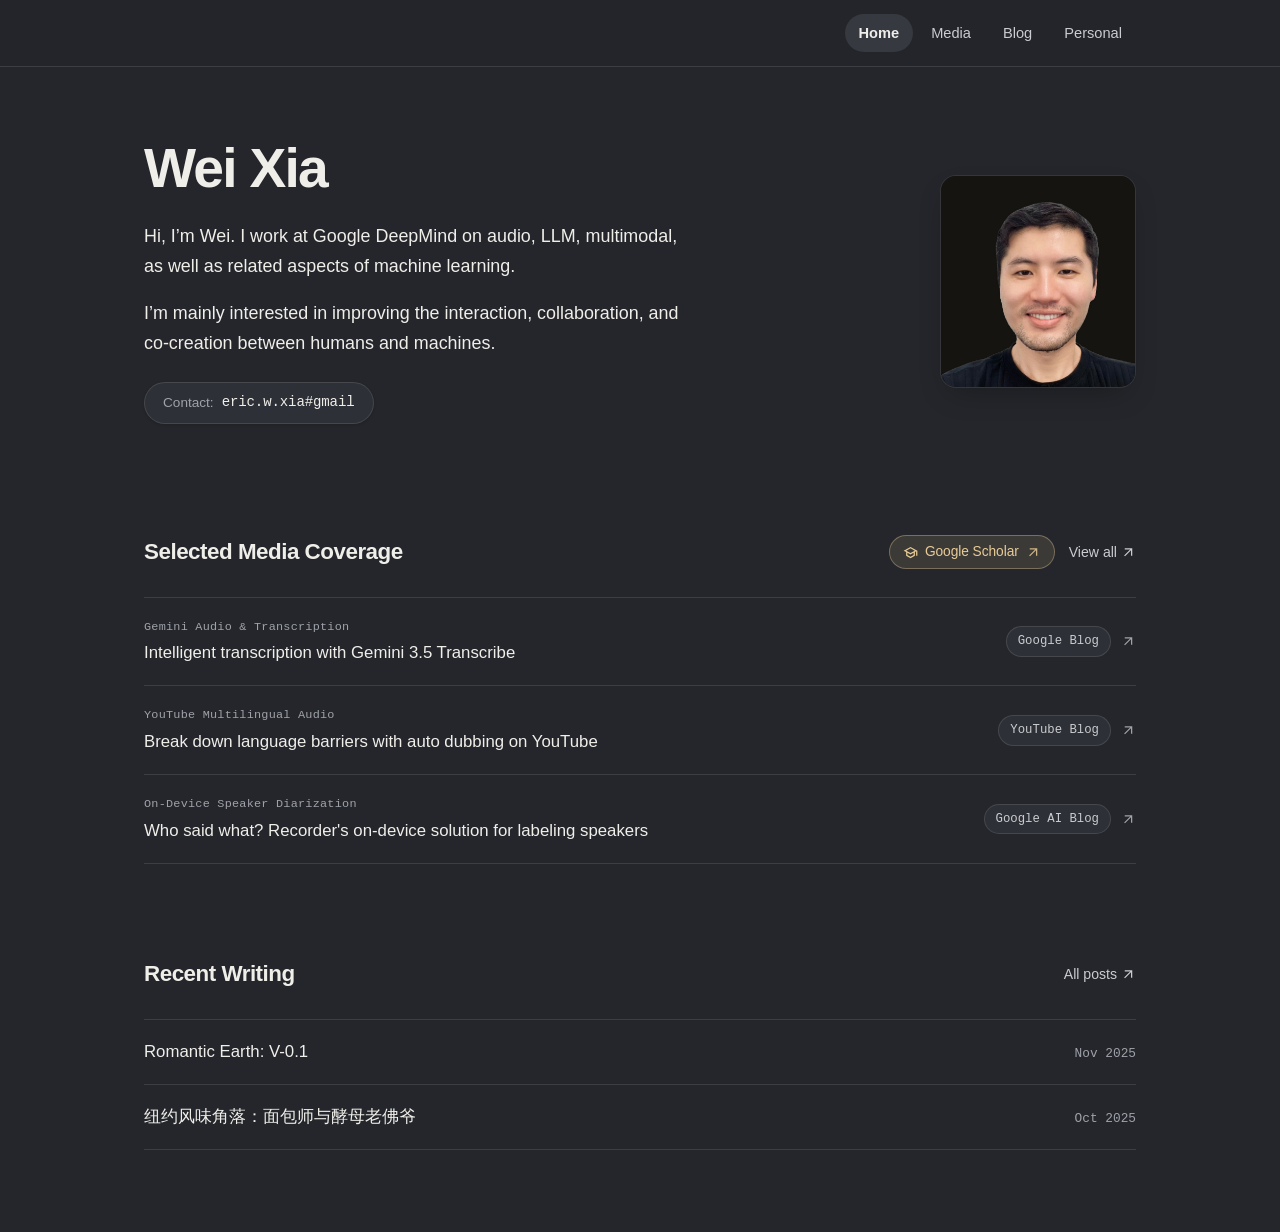
==== index.html @ c5fe5b5f "Final QA polish: 0 Axe a11y violations, clean subpage headers, TOC scroll spy, RSS feed, and NameSil" ====
<!DOCTYPE html>
<html lang="en">
<head>
  <meta charset="utf-8" />
  <meta name="viewport" content="width=device-width, initial-scale=1" />
  <meta name="theme-color" content="#24262b" />
  <meta http-equiv="Content-Security-Policy" content="default-src 'self'; img-src 'self' data:; media-src 'self'; style-src 'self' https://fonts.googleapis.com; font-src 'self' https://fonts.gstatic.com; script-src 'self'; object-src 'none'; base-uri 'self'; form-action 'none';" />
  <title>Wei Xia</title>
  <meta name="description" content="Personal website of Wei Xia — Google DeepMind researcher and engineer working on audio, LLM, and multimodal machine learning." />
  <link rel="canonical" href="https://www.ericwxia.xyz/" />
  <link rel="alternate" type="application/rss+xml" title="Wei Xia — Blog" href="https://www.ericwxia.xyz/blog-feed.xml" />
  <link rel="icon" href="favicon.ico" />
  <meta property="og:title" content="Wei Xia" />
  <meta property="og:description" content="Personal website of Wei Xia — Google DeepMind researcher and engineer working on audio, LLM, and multimodal machine learning." />
  <meta property="og:url" content="https://www.ericwxia.xyz/" />
  <meta property="og:site_name" content="Wei Xia" />
  <meta property="og:image" content="https://www.ericwxia.xyz/assets/images/portrait.jpg" />
  <meta property="og:type" content="website" />
  <link rel="preconnect" href="https://fonts.googleapis.com" />
  <link rel="preconnect" href="https://fonts.gstatic.com" crossorigin />
  <link href="https://fonts.googleapis.com/css2?family=Google+Sans+Code:wght@400..600&family=Google+Sans+Flex:opsz,wght,ROND@14..48,400..700,0..100&family=Newsreader:ital,opsz,wght@0,6..72,400..600;1,6..72,400..500&family=Noto+Sans+SC:wght@400;500;600&family=Noto+Serif+SC:wght@400;600&display=swap" rel="stylesheet" />
  <link rel="stylesheet" href="assets/css/styles.css" />
</head>
<body>
  <a class="skip-link" href="#main-content">Skip to content</a>

  <header class="site-header">
    <div class="header-inner">
      <div class="nav-wrap">
        <nav id="site-nav" class="site-nav" aria-label="Primary">
          <a class="nav-link" href="./" aria-current="page">Home</a>
          <a class="nav-link" href="media/">Media</a>
          <a class="nav-link" href="blog/">Blog</a>
          <a class="nav-link" href="personal/">Personal</a>
        </nav>
        <button id="menu-toggle" class="icon-btn menu-toggle" type="button" aria-label="Toggle navigation menu" aria-expanded="false" aria-controls="site-nav">
          <svg class="icon" viewBox="0 0 24 24" aria-hidden="true"><path d="M3,18V16H21v2H3Zm0-5V11H21v2H3ZM3,8V6H21V8H3Z"/></svg>
        </button>
      </div>
    </div>
  </header>

  <main id="main-content">
    <section class="hero">
      <div class="container">
        <div class="hero-grid">
          <div>
            <h1 class="hero-title">Wei Xia</h1>
            <p class="hero-lead">
              Hi, I&rsquo;m Wei. I work at Google DeepMind on audio, LLM, multimodal,
              as well as related aspects of machine learning.
            </p>
            <p class="hero-sub">
              I&rsquo;m mainly interested in improving the interaction, collaboration, and co-creation between humans and machines.
            </p>
            <div class="hero-actions">
              <div class="contact-bar">
                <span class="contact-label">Contact:</span>
                <span class="contact-handle">eric.w.xia#gmail</span>
              </div>
            </div>
          </div>

          <div class="portrait-card">
            <div class="portrait-frame">
              <img src="assets/images/portrait.jpg" alt="Portrait of Wei Xia" fetchpriority="high" />
            </div>
          </div>
        </div>
      </div>
    </section>

    <section class="section">
      <div class="container">
        <div class="section-header">
          <div>
            <h2 class="section-title">Selected Media Coverage</h2>
          </div>
          <div class="section-links">
            <a class="scholar-pill" href="https://scholar.google.com/citations?hl=en&amp;user=9ZZAF6EAAAAJ&amp;view_op=list_works&amp;sortby=pubdate" id="home-scholar-link" target="_blank" rel="noopener noreferrer">
              <svg class="icon icon-sm scholar-icon" viewBox="0 0 24 24" aria-hidden="true"><path d="M12,21L5,17.2v-6L1,9L12,3L23,9v8H21V10.1l-2,1.1v6L12,21Zm0-8.3L18.85,9L12,5.3L5.15,9L12,12.7Zm0,6.03l5-2.7V12.25L12,15L7,12.25v3.77l5,2.7Zm0-6.03Zm0,2.25Zm0,0Z"/></svg>
              <span>Google Scholar</span>
              <svg class="icon icon-sm scholar-arrow" viewBox="0 0 24 24" aria-hidden="true"><path d="M6.4,18L5,16.6L14.6,7H6V5H18V17H16V8.4L6.4,18Z"/></svg>
            </a>
            <a class="section-more" href="media/" id="home-more-media">
              <span>View all</span>
              <svg class="icon icon-sm" viewBox="0 0 24 24" aria-hidden="true"><path d="M6.4,18L5,16.6L14.6,7H6V5H18V17H16V8.4L6.4,18Z"/></svg>
            </a>
          </div>
        </div>
        <ul class="media-list">
        <li class="media-item">
          <a class="media-link" id="media-link-1" href="https://blog.google/innovation-and-ai/models-and-research/gemini-models/gemini-3-5-transcribe/" target="_blank" rel="noopener noreferrer">
            <div class="media-main">
              <span class="media-context">Gemini Audio &amp; Transcription</span>
              <span class="media-headline">Intelligent transcription with Gemini 3.5 Transcribe</span>
            </div>
            <div class="media-meta">
              <span class="outlet-badge">Google Blog</span>
              <svg class="icon icon-sm media-arrow" viewBox="0 0 24 24" aria-hidden="true"><path d="M6.4,18L5,16.6L14.6,7H6V5H18V17H16V8.4L6.4,18Z"/></svg>
            </div>
          </a>
        </li>
        <li class="media-item">
          <a class="media-link" id="media-link-2" href="https://blog.youtube/news-and-events/auto-dubbing-on-youtube/" target="_blank" rel="noopener noreferrer">
            <div class="media-main">
              <span class="media-context">YouTube Multilingual Audio</span>
              <span class="media-headline">Break down language barriers with auto dubbing on YouTube</span>
            </div>
            <div class="media-meta">
              <span class="outlet-badge">YouTube Blog</span>
              <svg class="icon icon-sm media-arrow" viewBox="0 0 24 24" aria-hidden="true"><path d="M6.4,18L5,16.6L14.6,7H6V5H18V17H16V8.4L6.4,18Z"/></svg>
            </div>
          </a>
        </li>
        <li class="media-item">
          <a class="media-link" id="media-link-3" href="https://ai.googleblog.com/2022/12/who-said-what-recorders-on-device.html" target="_blank" rel="noopener noreferrer">
            <div class="media-main">
              <span class="media-context">On-Device Speaker Diarization</span>
              <span class="media-headline">Who said what? Recorder&#x27;s on-device solution for labeling speakers</span>
            </div>
            <div class="media-meta">
              <span class="outlet-badge">Google AI Blog</span>
              <svg class="icon icon-sm media-arrow" viewBox="0 0 24 24" aria-hidden="true"><path d="M6.4,18L5,16.6L14.6,7H6V5H18V17H16V8.4L6.4,18Z"/></svg>
            </div>
          </a>
        </li>
      </ul>
      </div>
    </section>

    <section class="section">
      <div class="container">
        <div class="section-header">
          <div>
            <h2 class="section-title">Recent Writing</h2>
          </div>
          <a class="section-more" href="blog/" id="home-more-blog">
            <span>All posts</span>
            <svg class="icon icon-sm" viewBox="0 0 24 24" aria-hidden="true"><path d="M6.4,18L5,16.6L14.6,7H6V5H18V17H16V8.4L6.4,18Z"/></svg>
          </a>
        </div>
              <ul class="zen-post-list">
        <li class="zen-post-item">
          <a class="zen-post-link" href="post/romantic-earth-v-0-1/" id="zen-post-romantic-earth">
            <span class="zen-post-title">Romantic Earth: V-0.1</span>
            <span class="zen-post-date">Nov 2025</span>
          </a>
        </li>
        <li class="zen-post-item">
          <a class="zen-post-link" href="post/%E7%BA%BD%E7%BA%A6%E9%A3%8E%E5%91%B3%E8%A7%92%E8%90%BD/" id="zen-post-ny-corners">
            <span class="zen-post-title" lang="zh-Hans">纽约风味角落：面包师与酵母老佛爷</span>
            <span class="zen-post-date">Oct 2025</span>
          </a>
        </li>
      </ul>
      </div>
    </section>

  </main>

  <script src="assets/js/main.js" defer></script>
</body>
</html>
---- assets/css/styles.css ----
/* ==========================================================================
   Wei Xia — Personal Website Design System v2 (ericwxia.xyz)
   Typography: Google Sans Flex, Newsreader, Noto Sans/Serif SC, Google Sans Code
   Palette: Warm Museum Paper & Deep Obsidian (#FAF8F5 / #171717 / #1A5276)
   ========================================================================== */

:root {
  color-scheme: dark;
  --bg: #24262b;
  --bg-elevated: #2d3036;
  --bg-subtle: #363940;
  --bg-muted: #40444c;
  --bg-obsidian: #1b1c20;
  --ink: #efeee9;
  --ink-secondary: #cbccd0;
  --ink-muted: #9fa2aa;
  --border: rgba(239, 238, 233, 0.12);
  --border-strong: rgba(239, 238, 233, 0.23);
  --accent: #e8cb96;
  --accent-hover: #f5e2bc;
  --accent-soft: rgba(232, 203, 150, 0.12);
  --accent-border: rgba(232, 203, 150, 0.36);
  --header-bg: rgba(36, 38, 43, 0.88);
  --shadow-sm: 0 1px 3px rgba(0, 0, 0, 0.16);
  --shadow-md: 0 12px 30px -10px rgba(0, 0, 0, 0.28);
  --shadow-lg: 0 24px 52px -14px rgba(0, 0, 0, 0.42);
  --fig-re: #4bc498;
  --fig-re-soft: rgba(75, 196, 152, 0.16);
  --fig-md: #e59a3c;
  --fig-ga: #e06c6c;
  --fig-tier1-fill: rgba(75, 196, 152, 0.18);
  --fig-tier2-fill: rgba(232, 203, 150, 0.14);
  --fig-tier3-fill: rgba(239, 238, 233, 0.07);
  --radius-sm: 8px;
  --radius-md: 14px;
  --radius-lg: 20px;
  --font-sans: 'Google Sans Flex', -apple-system, BlinkMacSystemFont, 'Noto Sans SC', sans-serif;
  --font-serif: 'Newsreader', 'Noto Serif SC', Georgia, serif;
  --font-mono: 'Google Sans Code', ui-monospace, SFMono-Regular, Menlo, monospace;
  --container-max: 1040px;
  --prose-max: 690px;
}

*,
*::before,
*::after {
  box-sizing: border-box;
}

html {
  scroll-behavior: smooth;
  -webkit-text-size-adjust: 100%;
}

body {
  margin: 0;
  background-color: var(--bg);
  color: var(--ink);
  font-family: var(--font-sans);
  font-size: 16px;
  line-height: 1.65;
  font-variant-ligatures: no-contextual;
  font-feature-settings: "calt" 0;
  -webkit-font-smoothing: antialiased;
  -moz-osx-font-smoothing: grayscale;
  transition: background-color 0.22s ease, color 0.22s ease;
  min-height: 100vh;
  display: flex;
  flex-direction: column;
}

img,
video,
svg {
  max-width: 100%;
  display: block;
}

[hidden] {
  display: none !important;
}

body.is-modal-open {
  overflow: hidden;
}

a {
  color: inherit;
  text-decoration: none;
}

button {
  font-family: inherit;
}

:focus-visible {
  outline: 2px solid var(--accent);
  outline-offset: 3px;
  border-radius: 4px;
}

.skip-link {
  position: absolute;
  left: -9999px;
  top: 12px;
  z-index: 200;
  background: var(--ink);
  color: var(--bg);
  padding: 8px 16px;
  border-radius: var(--radius-sm);
  font-size: 0.875rem;
  font-weight: 500;
}

.skip-link:focus {
  left: 16px;
}

.icon {
  width: 18px;
  height: 18px;
  fill: currentColor;
  flex-shrink: 0;
  display: inline-block;
  vertical-align: middle;
}

.icon-sm {
  width: 15px;
  height: 15px;
}

.icon-lg {
  width: 22px;
  height: 22px;
}

/* ==========================================================================
   Header, Monogram & Reading Progress Bar
   ========================================================================== */

.site-header {
  position: sticky;
  top: 0;
  z-index: 100;
  background: var(--header-bg);
  backdrop-filter: blur(16px);
  -webkit-backdrop-filter: blur(16px);
  border-bottom: 1px solid var(--border);
}

.header-inner {
  max-width: var(--container-max);
  margin: 0 auto;
  padding: 0 24px;
  height: 66px;
  display: flex;
  align-items: center;
  justify-content: flex-end;
  gap: 24px;
}

.nav-wrap {
  display: flex;
  align-items: center;
  gap: 8px;
}

.site-nav {
  display: flex;
  align-items: center;
  gap: 4px;
}

.nav-link {
  padding: 7px 14px;
  border-radius: 999px;
  font-size: 0.915rem;
  font-weight: 480;
  color: var(--ink-secondary);
  transition: color 0.16s ease, background-color 0.16s ease;
}

.nav-link:hover {
  color: var(--ink);
  background: var(--bg-subtle);
}

.nav-link[aria-current="page"] {
  color: var(--ink);
  font-weight: 580;
  background: var(--bg-subtle);
}

.icon-btn {
  display: inline-flex;
  align-items: center;
  justify-content: center;
  width: 38px;
  height: 38px;
  border-radius: 999px;
  border: 1px solid var(--border);
  background: transparent;
  color: var(--ink-secondary);
  cursor: pointer;
  transition: color 0.16s ease, background-color 0.16s ease, border-color 0.16s ease;
}

.icon-btn:hover {
  color: var(--ink);
  background: var(--bg-subtle);
  border-color: var(--border-strong);
}

.menu-toggle {
  display: none;
}

.reading-progress {
  position: absolute;
  left: 0;
  bottom: -1px;
  width: 100%;
  height: 2px;
  border: none;
  background: transparent;
  appearance: none;
  -webkit-appearance: none;
  pointer-events: none;
}

.reading-progress::-webkit-progress-bar {
  background: transparent;
}

.reading-progress::-webkit-progress-value {
  background: var(--accent);
  transition: width 0.08s linear;
}

.reading-progress::-moz-progress-bar {
  background: var(--accent);
}

/* ==========================================================================
   Main Container & Section Rhythm
   ========================================================================== */

main {
  flex: 1;
  padding-bottom: 36px;
}

.container {
  max-width: var(--container-max);
  margin: 0 auto;
  padding: 0 24px;
}

.section {
  padding: 46px 0;
}

.section-header {
  display: flex;
  align-items: center;
  justify-content: space-between;
  flex-wrap: wrap;
  gap: 12px 16px;
  margin-bottom: 26px;
}

.section-kicker {
  font-family: var(--font-mono);
  font-size: 0.74rem;
  text-transform: uppercase;
  letter-spacing: 0.085em;
  color: var(--ink-muted);
  margin: 0 0 7px;
}

.section-title {
  font-size: 1.4rem;
  font-weight: 620;
  letter-spacing: -0.022em;
  margin: 0;
}

.section-links {
  display: inline-flex;
  align-items: center;
  gap: 14px;
  flex-shrink: 0;
}

.scholar-pill {
  display: inline-flex;
  align-items: center;
  gap: 7px;
  padding: 5px 13px;
  border-radius: 999px;
  background: var(--accent-soft);
  border: 1px solid var(--accent-border);
  color: var(--accent);
  font-size: 0.86rem;
  font-weight: 540;
  letter-spacing: -0.005em;
  white-space: nowrap;
  transition: background-color 0.16s ease, border-color 0.16s ease, color 0.16s ease, transform 0.16s ease;
}

.scholar-pill:hover {
  color: var(--accent-hover);
  background: rgba(226, 198, 146, 0.15);
  border-color: rgba(226, 198, 146, 0.52);
  transform: translateY(-1px);
}

.scholar-pill .scholar-arrow {
  opacity: 0.85;
  transition: transform 0.16s ease, opacity 0.16s ease;
}

.scholar-pill:hover .scholar-arrow {
  opacity: 1;
  transform: translate(2px, -2px);
}

.section-more {
  display: inline-flex;
  align-items: center;
  gap: 4px;
  font-size: 0.88rem;
  font-weight: 500;
  color: var(--ink-secondary);
  white-space: nowrap;
  flex-shrink: 0;
  transition: color 0.16s ease;
}

.section-more:hover {
  color: var(--accent-hover);
}

.section-more .icon {
  transition: transform 0.16s ease;
}

.section-more:hover .icon {
  transform: translate(2px, -2px);
}

/* ==========================================================================
   Home Hero & Museum Mat Portrait Frame
   ========================================================================== */

.hero {
  padding: 72px 0 64px;
}

.hero-grid {
  display: grid;
  grid-template-columns: 1fr auto;
  gap: 48px;
  align-items: center;
}

.hero-title {
  font-size: clamp(2.5rem, 4.8vw, 3.45rem);
  line-height: 1.08;
  letter-spacing: -0.032em;
  font-weight: 660;
  margin: 0 0 22px;
  text-wrap: balance;
}

.hero-lead,
.hero-sub {
  font-family: var(--font-sans);
  font-size: 1.12rem;
  line-height: 1.7;
  color: var(--ink);
  font-weight: 430;
  max-width: 54ch;
}

.hero-lead {
  margin: 0 0 16px;
}

.hero-sub {
  margin: 0 0 24px;
}

.hero-actions {
  display: flex;
  flex-wrap: wrap;
  align-items: center;
  gap: 14px;
}

.contact-bar {
  display: inline-flex;
  flex-wrap: wrap;
  align-items: center;
  gap: 8px;
  padding: 8px 18px;
  background: var(--bg-elevated);
  border: 1px solid var(--border);
  border-radius: 999px;
  box-shadow: var(--shadow-sm);
}

.contact-label {
  font-size: 0.85rem;
  color: var(--ink-muted);
}

.contact-handle {
  font-family: var(--font-mono);
  font-size: 0.88rem;
  font-weight: 500;
  color: var(--ink);
  letter-spacing: -0.01em;
}

.inline-link {
  color: var(--accent);
  text-decoration: underline;
  text-decoration-color: rgba(226, 198, 146, 0.38);
  text-underline-offset: 3px;
  transition: color 0.16s ease, text-decoration-color 0.16s ease;
}

.inline-link:hover {
  color: var(--accent-hover);
  text-decoration-color: rgba(242, 221, 179, 0.85);
}

/* Compact Portrait Frame */
.portrait-card {
  width: 196px;
  max-width: 196px;
  margin-left: auto;
  border: 1px solid var(--border);
  border-radius: 16px;
  overflow: hidden;
  box-shadow: var(--shadow-md);
  background: var(--bg-obsidian);
}

.portrait-frame {
  background: var(--bg-obsidian);
  aspect-ratio: 760 / 826;
}

.portrait-frame img {
  width: 100%;
  height: 100%;
  object-fit: cover;
  object-position: center center;
}

/* ==========================================================================
   Media Coverage List (With Domain & Year Context)
   ========================================================================== */

.page-hero {
  padding: 56px 0 8px;
}

.page-title {
  font-size: clamp(2.05rem, 3.6vw, 2.7rem);
  line-height: 1.15;
  letter-spacing: -0.028em;
  font-weight: 650;
  margin: 0 0 12px;
}

.page-subtitle {
  font-size: 1.0625rem;
  color: var(--ink-secondary);
  margin: 0;
  max-width: 620px;
}

.page-subtitle + .page-subtitle {
  margin-top: 10px;
}

.media-list {
  list-style: none;
  padding: 0;
  margin: 0;
  display: flex;
  flex-direction: column;
}

.media-item {
  border-bottom: 1px solid var(--border);
}

.media-item:first-child {
  border-top: 1px solid var(--border);
}

.media-link {
  display: flex;
  align-items: center;
  justify-content: space-between;
  gap: 24px;
  padding: 20px 14px;
  margin: 0 -14px;
  border-radius: var(--radius-sm);
  transition: background-color 0.16s ease;
}

.media-link:hover {
  background-color: var(--bg-subtle);
}

.media-main {
  display: flex;
  flex-direction: column;
  gap: 4px;
}

.media-context {
  font-family: var(--font-mono);
  font-size: 0.74rem;
  color: var(--ink-muted);
  letter-spacing: 0.02em;
}

.media-headline {
  font-size: 1.05rem;
  font-weight: 540;
  line-height: 1.45;
  color: var(--ink);
  transition: color 0.16s ease;
}

.media-link:hover .media-headline {
  color: var(--accent);
}

.media-meta {
  display: inline-flex;
  align-items: center;
  gap: 10px;
  flex-shrink: 0;
}

.outlet-badge {
  font-family: var(--font-mono);
  font-size: 0.77rem;
  font-weight: 500;
  padding: 4px 11px;
  border-radius: 999px;
  background: var(--bg-elevated);
  border: 1px solid var(--border);
  color: var(--ink-secondary);
  white-space: nowrap;
}

.media-arrow {
  color: var(--ink-muted);
  transition: transform 0.16s ease, color 0.16s ease;
}

.media-link:hover .media-arrow {
  color: var(--accent);
  transform: translate(2px, -2px);
}

/* ==========================================================================
   Blog Cards & Toolbar
   ========================================================================== */

.blog-toolbar {
  display: flex;
  flex-wrap: wrap;
  align-items: center;
  justify-content: space-between;
  gap: 16px;
  margin: 0 0 28px;
}

.filter-pills {
  display: flex;
  align-items: center;
  gap: 8px;
}

.filter-pill {
  padding: 7px 16px;
  border-radius: 999px;
  border: 1px solid var(--border);
  background: var(--bg-elevated);
  color: var(--ink-secondary);
  font-size: 0.875rem;
  font-weight: 500;
  cursor: pointer;
  transition: all 0.16s ease;
}

.filter-pill:hover {
  border-color: var(--border-strong);
  color: var(--ink);
}

.filter-pill.is-active {
  background: var(--ink);
  color: var(--bg);
  border-color: var(--ink);
}

.search-field {
  position: relative;
  min-width: 248px;
}

.search-field .icon {
  position: absolute;
  left: 13px;
  top: 50%;
  transform: translateY(-50%);
  color: var(--ink-muted);
  pointer-events: none;
}

.search-input {
  width: 100%;
  padding: 8px 14px 8px 38px;
  border-radius: 999px;
  border: 1px solid var(--border);
  background: var(--bg-elevated);
  color: var(--ink);
  font-family: inherit;
  font-size: 0.875rem;
  transition: border-color 0.16s ease, box-shadow 0.16s ease;
}

.search-input:focus {
  outline: none;
  border-color: var(--accent);
  box-shadow: 0 0 0 3px var(--accent-soft);
}

.post-grid {
  display: grid;
  grid-template-columns: repeat(2, minmax(0, 1fr));
  gap: 28px;
}

.post-card {
  display: flex;
  flex-direction: column;
  background: var(--bg-elevated);
  border: 1px solid var(--border);
  border-radius: var(--radius-md);
  overflow: hidden;
  box-shadow: var(--shadow-sm);
  transition: transform 0.2s ease, box-shadow 0.2s ease, border-color 0.2s ease;
}

.post-card:hover {
  transform: translateY(-3px);
  box-shadow: var(--shadow-md);
  border-color: var(--border-strong);
}

.post-card-main {
  display: flex;
  flex-direction: column;
  flex: 1;
}

.post-card-cover {
  aspect-ratio: 16 / 10;
  overflow: hidden;
  background: var(--bg-subtle);
}

.post-card-cover img {
  width: 100%;
  height: 100%;
  object-fit: cover;
  transition: transform 0.35s ease;
}

.post-card:hover .post-card-cover img {
  transform: scale(1.03);
}

.post-card-body {
  padding: 24px 24px 16px;
  display: flex;
  flex-direction: column;
  flex: 1;
}

.post-card-meta {
  display: flex;
  align-items: center;
  flex-wrap: wrap;
  gap: 8px;
  font-family: var(--font-mono);
  font-size: 0.775rem;
  color: var(--ink-muted);
  margin-bottom: 10px;
}

.post-card-tag {
  padding: 2px 9px;
  border-radius: 999px;
  background: var(--accent-soft);
  color: var(--accent);
  font-family: var(--font-sans);
  font-weight: 560;
}

.post-card-title {
  font-size: 1.24rem;
  line-height: 1.35;
  letter-spacing: -0.015em;
  font-weight: 620;
  margin: 0 0 10px;
  color: var(--ink);
}

.post-card-excerpt {
  font-size: 0.94rem;
  line-height: 1.65;
  color: var(--ink-secondary);
  margin: 0;
  display: -webkit-box;
  -webkit-line-clamp: 3;
  -webkit-box-orient: vertical;
  overflow: hidden;
}

.post-card-bar {
  display: flex;
  align-items: center;
  justify-content: space-between;
  gap: 12px;
  padding: 12px 24px 18px;
  margin-top: auto;
  border-top: 1px solid var(--border);
}

.post-card-footer {
  display: inline-flex;
  align-items: center;
  gap: 5px;
  font-size: 0.875rem;
  font-weight: 560;
  color: var(--accent);
  transition: color 0.16s ease;
}

.post-card-footer:hover {
  color: var(--accent-hover);
}

.like-btn {
  display: inline-flex;
  align-items: center;
  gap: 6px;
  padding: 5px 11px;
  border-radius: 999px;
  border: 1px solid transparent;
  background: transparent;
  color: var(--ink-secondary);
  font-family: var(--font-sans);
  font-size: 0.85rem;
  font-weight: 500;
  font-variant-numeric: tabular-nums;
  cursor: pointer;
  transition: color 0.16s ease, background-color 0.16s ease, border-color 0.16s ease, transform 0.14s ease;
}

.like-btn:hover {
  background: var(--bg-subtle);
  border-color: var(--border);
  color: var(--ink);
}

.like-btn:active {
  transform: scale(0.95);
}

.like-btn .heart-icon {
  width: 16px;
  height: 16px;
  color: #e46c78;
  transition: transform 0.18s ease, color 0.16s ease;
}

.like-btn:hover .heart-icon {
  transform: scale(1.12);
}

.like-btn.is-liked {
  color: var(--ink);
  background: rgba(228, 108, 120, 0.12);
  border-color: rgba(228, 108, 120, 0.28);
}

.like-btn.is-liked .heart-icon {
  color: #ec6b78;
}

.like-btn-post {
  border-color: var(--border);
  background: var(--bg-elevated);
  padding: 6px 14px;
}

.post-actions-row {
  display: flex;
  flex-wrap: wrap;
  align-items: center;
  justify-content: space-between;
  gap: 16px;
  margin-top: 28px;
}

.post-actions-row .hashtag-row {
  margin: 0;
}

.post-actions-end {
  justify-content: flex-end;
}

/* Horizontal Related Post Card */
.next-post-card {
  display: grid;
  grid-template-columns: 180px 1fr;
  background: var(--bg-elevated);
  border: 1px solid var(--border);
  border-radius: var(--radius-md);
  overflow: hidden;
  box-shadow: var(--shadow-sm);
  transition: transform 0.2s ease, box-shadow 0.2s ease, border-color 0.2s ease;
}

.next-post-card:hover {
  transform: translateY(-2px);
  box-shadow: var(--shadow-md);
  border-color: var(--border-strong);
}

.next-post-thumb {
  height: 100%;
  min-height: 130px;
  background: var(--bg-subtle);
  overflow: hidden;
}

.next-post-thumb img {
  width: 100%;
  height: 100%;
  object-fit: cover;
}

.next-post-body {
  padding: 20px 24px;
  display: flex;
  flex-direction: column;
  justify-content: center;
}

/* Zen Minimalist Writing List (Homepage) */
.zen-post-list {
  list-style: none;
  padding: 0;
  margin: 0;
  border-top: 1px solid var(--border);
}

.zen-post-item {
  border-bottom: 1px solid var(--border);
}

.zen-post-link {
  display: flex;
  align-items: baseline;
  justify-content: space-between;
  gap: 24px;
  padding: 18px 12px;
  margin: 0 -12px;
  border-radius: var(--radius-sm);
  transition: background-color 0.16s ease;
}

.zen-post-link:hover {
  background-color: var(--bg-subtle);
}

.zen-post-title {
  font-size: 1.05rem;
  font-weight: 520;
  color: var(--ink);
  transition: color 0.16s ease;
}

.zen-post-link:hover .zen-post-title {
  color: var(--accent);
}

.zen-post-date {
  font-family: var(--font-mono);
  font-size: 0.8rem;
  color: var(--ink-muted);
  white-space: nowrap;
  flex-shrink: 0;
}

.empty-state {
  padding: 40px 24px;
  text-align: center;
  color: var(--ink-muted);
  background: var(--bg-subtle);
  border-radius: var(--radius-md);
}

/* ==========================================================================
   Personal Page & Journey Trail
   ========================================================================== */

.personal-layout {
  display: grid;
  grid-template-columns: 1.22fr 0.92fr;
  gap: 52px;
  align-items: start;
  padding: 28px 0 64px;
}

.personal-prose > p {
  font-family: var(--font-sans);
  font-size: 1.08rem;
  font-weight: 430;
  line-height: 1.8;
  color: var(--ink);
  margin: 0 0 22px;
}

.art-card {
  border: 1px solid var(--border);
  border-radius: var(--radius-md);
  overflow: hidden;
  box-shadow: var(--shadow-md);
}

.art-card img {
  width: 100%;
  aspect-ratio: 16 / 11;
  object-fit: cover;
}

/* ==========================================================================
   Article / Essay Layout + Sticky Margin TOC
   ========================================================================== */

.article-shell {
  padding: 44px 0 76px;
}

.article-with-toc {
  max-width: 1080px;
  margin: 0 auto;
  padding: 0 24px;
  display: grid;
  grid-template-columns: minmax(0, var(--prose-max)) 200px;
  gap: 56px;
  justify-content: center;
}

.article-container {
  max-width: var(--prose-max);
  margin: 0 auto;
  padding: 0 24px;
}

.article-with-toc .article-container {
  padding: 0;
  margin: 0;
}

.toc-aside {
  position: sticky;
  top: 98px;
  align-self: start;
  padding-top: 4px;
}

.toc-label {
  font-family: var(--font-mono);
  font-size: 0.7rem;
  text-transform: uppercase;
  letter-spacing: 0.09em;
  color: var(--ink-muted);
  margin: 0 0 12px;
}

.toc-list {
  list-style: none;
  padding: 0;
  margin: 0;
  border-left: 1px solid var(--border);
}

.toc-link {
  display: block;
  padding: 5px 0 5px 14px;
  margin-left: -1px;
  border-left: 2px solid transparent;
  font-size: 0.8125rem;
  line-height: 1.4;
  color: var(--ink-muted);
  transition: color 0.15s ease, border-color 0.15s ease;
}

.toc-link:hover {
  color: var(--ink);
}

.toc-link.is-active {
  color: var(--accent);
  border-left-color: var(--accent);
  font-weight: 560;
}

.back-link {
  display: inline-flex;
  align-items: center;
  gap: 6px;
  font-size: 0.875rem;
  font-weight: 500;
  color: var(--ink-muted);
  margin-bottom: 26px;
  transition: color 0.16s ease;
}

.back-link:hover {
  color: var(--ink);
}

.article-header {
  margin-bottom: 30px;
}

.article-title {
  font-size: clamp(1.95rem, 3.8vw, 2.6rem);
  line-height: 1.18;
  letter-spacing: -0.026em;
  font-weight: 660;
  margin: 0 0 16px;
  text-wrap: balance;
}

.article-title:lang(zh-Hans) {
  font-size: clamp(1.72rem, 3.2vw, 2.28rem);
  letter-spacing: -0.01em;
}

.article-byline {
  display: flex;
  flex-wrap: wrap;
  align-items: center;
  gap: 10px;
  font-family: var(--font-mono);
  font-size: 0.8rem;
  color: var(--ink-muted);
}

.hashtag-row {
  display: flex;
  flex-wrap: wrap;
  gap: 8px;
  margin-top: 16px;
}

.hashtag {
  font-size: 0.8125rem;
  color: var(--ink-secondary);
  background: var(--bg-elevated);
  border: 1px solid var(--border);
  padding: 3px 11px;
  border-radius: 999px;
  font-weight: 480;
}

.hashtag-link {
  color: var(--accent);
  background: var(--accent-soft);
  border-color: var(--accent-border);
  font-weight: 520;
  transition: color 0.16s ease, border-color 0.16s ease;
}

.hashtag-link:hover {
  color: var(--accent-hover);
  border-color: rgba(232, 203, 150, 0.56);
}

.disclaimer-box {
  padding: 15px 20px;
  margin: 24px 0 28px;
  background: var(--bg-subtle);
  border-left: 3px solid var(--border-strong);
  border-radius: 0 var(--radius-sm) var(--radius-sm) 0;
  font-size: 0.91rem;
  line-height: 1.6;
  color: var(--ink-secondary);
  font-style: italic;
}

/* Video Figure */
.video-card {
  margin: 28px 0 36px;
  background: var(--bg-elevated);
  border: 1px solid var(--border);
  border-radius: var(--radius-md);
  overflow: hidden;
  box-shadow: var(--shadow-md);
}

.video-card video {
  width: 100%;
  aspect-ratio: 16 / 9;
  background: #000000;
}

.video-caption {
  padding: 11px 18px;
  font-family: var(--font-mono);
  font-size: 0.78rem;
  color: var(--ink-muted);
  border-top: 1px solid var(--border);
}

/* Custom Audio Player Card (Zero browser-default range chrome) */
.audio-player-card {
  display: flex;
  align-items: center;
  gap: 16px;
  padding: 15px 18px;
  margin: 24px 0 36px;
  background: var(--bg-elevated);
  border: 1px solid var(--border);
  border-radius: var(--radius-md);
  box-shadow: var(--shadow-sm);
}

.audio-cover {
  width: 58px;
  height: 58px;
  border-radius: 10px;
  object-fit: cover;
  flex-shrink: 0;
  border: 1px solid var(--border);
}

.audio-play-btn {
  width: 44px;
  height: 44px;
  border-radius: 999px;
  border: none;
  background: var(--ink);
  color: var(--bg);
  display: inline-flex;
  align-items: center;
  justify-content: center;
  cursor: pointer;
  flex-shrink: 0;
  transition: transform 0.15s ease, opacity 0.15s ease;
}

.audio-play-btn:hover {
  transform: scale(1.05);
  opacity: 0.92;
}

.audio-body {
  flex: 1;
  min-width: 0;
}

.audio-top {
  display: flex;
  align-items: baseline;
  justify-content: space-between;
  gap: 12px;
  margin-bottom: 10px;
}

.audio-title-wrap {
  display: flex;
  flex-wrap: wrap;
  align-items: baseline;
  gap: 8px;
  min-width: 0;
}

.audio-title {
  font-weight: 620;
  font-size: 0.95rem;
  color: var(--ink);
}

.audio-artist {
  font-size: 0.8rem;
  color: var(--ink-muted);
}

.audio-meta-right {
  display: inline-flex;
  align-items: center;
  gap: 10px;
  flex-shrink: 0;
}

.lyrics-jump {
  font-family: var(--font-mono);
  font-size: 0.74rem;
  color: var(--accent);
  padding: 2px 8px;
  border-radius: 999px;
  background: var(--accent-soft);
}

.lyrics-jump:hover {
  color: var(--accent-hover);
}

.audio-time {
  font-family: var(--font-mono);
  font-size: 0.775rem;
  color: var(--ink-muted);
  white-space: nowrap;
}

.audio-scrub {
  width: 100%;
  padding: 6px 0;
  cursor: pointer;
}

.audio-progress {
  width: 100%;
  height: 6px;
  border: none;
  border-radius: 999px;
  background: var(--bg-muted);
  overflow: hidden;
  display: block;
  appearance: none;
  -webkit-appearance: none;
}

.audio-progress::-webkit-progress-bar {
  background: var(--bg-muted);
  border-radius: 999px;
}

.audio-progress::-webkit-progress-value {
  background: var(--accent);
  border-radius: 999px;
  transition: width 0.08s linear;
}

.audio-progress::-moz-progress-bar {
  background: var(--accent);
  border-radius: 999px;
}

/* Prose Content */
.prose {
  font-family: var(--font-serif);
  font-size: 1.125rem;
  line-height: 1.84;
  color: var(--ink);
}

.prose.prose-zh {
  font-size: 1.08rem;
  line-height: 1.95;
}

.prose p {
  margin: 0 0 1.35em;
}

.prose h2 {
  font-family: var(--font-sans);
  font-size: 1.42rem;
  line-height: 1.3;
  letter-spacing: -0.02em;
  font-weight: 630;
  margin: 2.3em 0 0.75em;
  scroll-margin-top: 90px;
}

.prose h3 {
  font-family: var(--font-sans);
  font-size: 1.14rem;
  line-height: 1.38;
  letter-spacing: -0.012em;
  font-weight: 610;
  margin: 1.8em 0 0.6em;
  scroll-margin-top: 90px;
}

.prose ul,
.prose ol {
  margin: 0 0 1.4em;
  padding-left: 1.4em;
}

.prose li {
  margin-bottom: 0.55em;
}

.prose strong {
  font-weight: 650;
  color: var(--ink);
}

.prose-divider {
  text-align: center;
  margin: 2.4em 0;
  font-family: var(--font-sans);
  font-size: 0.92rem;
  color: var(--ink-muted);
  letter-spacing: 0.2em;
}

/* Publication SVG Figures (Theme-adaptive!) */
.svg-figure {
  margin: 2.2em 0;
  background: var(--bg-elevated);
  border: 1px solid var(--border);
  border-radius: var(--radius-md);
  padding: 22px 22px 18px;
  box-shadow: var(--shadow-sm);
}

.svg-figure svg {
  width: 100%;
  height: auto;
  font-family: var(--font-sans);
}

.svg-figure figcaption {
  margin-top: 16px;
  padding-top: 13px;
  border-top: 1px solid var(--border);
  font-family: var(--font-sans);
  font-size: 0.855rem;
  line-height: 1.58;
  color: var(--ink-secondary);
}

/* Equation Block */
.equation-box {
  margin: 1.8em 0;
  padding: 22px 24px;
  background: var(--bg-elevated);
  border: 1px solid var(--border);
  border-radius: var(--radius-md);
  display: flex;
  align-items: center;
  justify-content: space-between;
  gap: 16px;
  overflow-x: auto;
}

.equation-math {
  font-family: var(--font-serif);
  font-size: 1.38rem;
  font-style: italic;
  margin: 0 auto;
  white-space: nowrap;
  color: var(--ink);
}

.equation-math .op {
  font-style: normal;
  padding: 0 4px;
}

.equation-num {
  font-family: var(--font-mono);
  font-size: 0.8rem;
  color: var(--ink-muted);
}

/* Comparative Epoch Table */
.table-wrap {
  margin: 1.8em 0 2.2em;
  overflow-x: auto;
  border: 1px solid var(--border);
  border-radius: var(--radius-md);
  background: var(--bg-elevated);
}

.table-caption {
  padding: 12px 18px;
  font-family: var(--font-sans);
  font-size: 0.86rem;
  font-weight: 600;
  color: var(--ink-secondary);
  border-bottom: 1px solid var(--border);
  background: var(--bg-subtle);
}

.epoch-table {
  width: 100%;
  border-collapse: collapse;
  font-family: var(--font-sans);
  font-size: 0.9rem;
  text-align: left;
}

.epoch-table th,
.epoch-table td {
  padding: 12px 16px;
  border-bottom: 1px solid var(--border);
}

.epoch-table tr:last-child td {
  border-bottom: none;
}

.epoch-table th {
  font-weight: 600;
  color: var(--ink);
  background: var(--bg-elevated);
}

.epoch-table td:first-child {
  font-weight: 560;
  color: var(--ink);
  white-space: nowrap;
}

.epoch-table td:nth-child(2) {
  color: var(--ink-secondary);
}

.epoch-table td:nth-child(3) {
  color: var(--accent);
  font-weight: 520;
}

.references-list {
  font-family: var(--font-sans);
  font-size: 0.88rem;
  line-height: 1.62;
  color: var(--ink-secondary);
  list-style: none;
  padding-left: 0 !important;
}

.references-list li {
  margin-bottom: 10px;
}

/* Editorial Magazine Gallery Grid (NYC Post) */
.gallery-editorial {
  display: grid;
  grid-template-columns: repeat(4, minmax(0, 1fr));
  gap: 10px;
  margin: 28px 0 22px;
}

.gallery-thumb {
  position: relative;
  padding: 0;
  border: 1px solid var(--border);
  border-radius: 10px;
  overflow: hidden;
  background: var(--bg-subtle);
  aspect-ratio: 4 / 3;
  cursor: zoom-in;
  display: block;
  width: 100%;
}

.gallery-thumb.is-featured {
  grid-column: span 2;
  grid-row: span 2;
  aspect-ratio: auto;
  min-height: 100%;
}

.gallery-thumb.is-wide {
  grid-column: span 2;
  aspect-ratio: 8 / 3;
}

.gallery-thumb img {
  width: 100%;
  height: 100%;
  object-fit: cover;
  transition: transform 0.3s ease;
}

.gallery-thumb:hover img {
  transform: scale(1.05);
}

.gallery-badge {
  position: absolute;
  right: 8px;
  bottom: 8px;
  padding: 2px 7px;
  border-radius: 999px;
  background: rgba(17, 17, 16, 0.66);
  color: #ffffff;
  font-family: var(--font-mono);
  font-size: 0.68rem;
  backdrop-filter: blur(4px);
  opacity: 0;
  transition: opacity 0.18s ease;
}

.gallery-thumb:hover .gallery-badge,
.gallery-thumb.is-featured .gallery-badge {
  opacity: 1;
}

.spot-guide {
  background: var(--bg-elevated);
  border: 1px solid var(--border);
  border-radius: var(--radius-md);
  padding: 22px 24px;
  margin: 18px 0 38px;
  font-family: var(--font-sans);
}

.spot-guide-title {
  font-size: 0.96rem;
  font-weight: 620;
  margin: 0 0 14px;
  color: var(--ink);
}

.spot-list {
  list-style: none;
  padding: 0;
  margin: 0;
  display: grid;
  grid-template-columns: repeat(2, minmax(0, 1fr));
  gap: 12px 24px;
}

.spot-list li {
  font-size: 0.9rem;
  line-height: 1.55;
  color: var(--ink-secondary);
  margin: 0;
}

.spot-list strong {
  color: var(--ink);
  font-weight: 600;
  display: block;
  margin-bottom: 2px;
}

.lyrics-card {
  margin: 34px 0;
  padding: 24px 28px;
  background: var(--bg-subtle);
  border: 1px solid var(--border);
  border-radius: var(--radius-md);
  font-family: var(--font-serif);
  scroll-margin-top: 90px;
}

.lyrics-header {
  font-family: var(--font-mono);
  font-size: 0.8rem;
  color: var(--ink-muted);
  margin-bottom: 14px;
}

.lyrics-stanza {
  margin: 0 0 16px;
  font-style: italic;
  line-height: 1.78;
  color: var(--ink-secondary);
}

.lyrics-stanza:last-child {
  margin-bottom: 0;
}

.related-section {
  margin-top: 54px;
  padding-top: 32px;
  border-top: 1px solid var(--border);
}

/* ==========================================================================
   Lightbox Modal
   ========================================================================== */

.lightbox {
  position: fixed;
  inset: 0;
  z-index: 300;
  background: rgba(12, 12, 12, 0.92);
  backdrop-filter: blur(8px);
  display: flex;
  align-items: center;
  justify-content: center;
  padding: 24px;
}

.lightbox-img {
  max-width: min(92vw, 1200px);
  max-height: 82vh;
  object-fit: contain;
  border-radius: var(--radius-sm);
  box-shadow: var(--shadow-lg);
}

.lightbox-close,
.lightbox-nav {
  position: absolute;
  width: 44px;
  height: 44px;
  border-radius: 999px;
  border: 1px solid rgba(255, 255, 255, 0.2);
  background: rgba(255, 255, 255, 0.1);
  color: #ffffff;
  display: inline-flex;
  align-items: center;
  justify-content: center;
  cursor: pointer;
  transition: background-color 0.16s ease;
}

.lightbox-close:hover,
.lightbox-nav:hover {
  background: rgba(255, 255, 255, 0.22);
}

.lightbox-close {
  top: 20px;
  right: 20px;
}

.lightbox-prev {
  left: 20px;
  top: 50%;
  transform: translateY(-50%);
}

.lightbox-next {
  right: 20px;
  top: 50%;
  transform: translateY(-50%);
}

.lightbox-caption {
  position: absolute;
  bottom: 18px;
  left: 50%;
  transform: translateX(-50%);
  color: rgba(255, 255, 255, 0.86);
  font-size: 0.85rem;
  font-family: var(--font-sans);
  text-align: center;
  max-width: 80vw;
}

/* ==========================================================================
   Responsive Breakpoints
   ========================================================================== */

@media (max-width: 1080px) {
  .article-with-toc {
    display: block;
    max-width: var(--prose-max);
  }

  .toc-aside {
    display: none;
  }
}

@media (max-width: 820px) {
  .hero {
    padding: 44px 0 44px;
  }

  .hero-grid {
    grid-template-columns: 1fr;
    gap: 32px;
  }

  .portrait-card {
    order: -1;
    margin: 0;
    width: 148px;
    max-width: 148px;
  }

  .personal-layout {
    grid-template-columns: 1fr;
    gap: 36px;
  }

  .post-grid {
    grid-template-columns: 1fr;
  }

  .gallery-editorial {
    grid-template-columns: repeat(2, minmax(0, 1fr));
  }

  .spot-list {
    grid-template-columns: 1fr;
  }
}

@media (max-width: 600px) {
  .header-inner {
    padding: 0 18px;
  }

  .menu-toggle {
    display: inline-flex;
  }

  .site-nav {
    display: none;
    position: absolute;
    top: 66px;
    left: 0;
    right: 0;
    background: var(--bg-elevated);
    border-bottom: 1px solid var(--border);
    padding: 12px 18px 16px;
    flex-direction: column;
    align-items: stretch;
    box-shadow: var(--shadow-md);
  }

  .site-nav.is-open {
    display: flex;
  }

  .nav-link {
    border-radius: var(--radius-sm);
    padding: 10px 14px;
  }

  .media-link {
    flex-direction: column;
    align-items: flex-start;
    gap: 10px;
  }

  .next-post-card {
    grid-template-columns: 1fr;
  }

  .next-post-thumb {
    aspect-ratio: 16 / 9;
  }

  .audio-player-card {
    flex-wrap: wrap;
  }

  .search-field {
    width: 100%;
  }
}
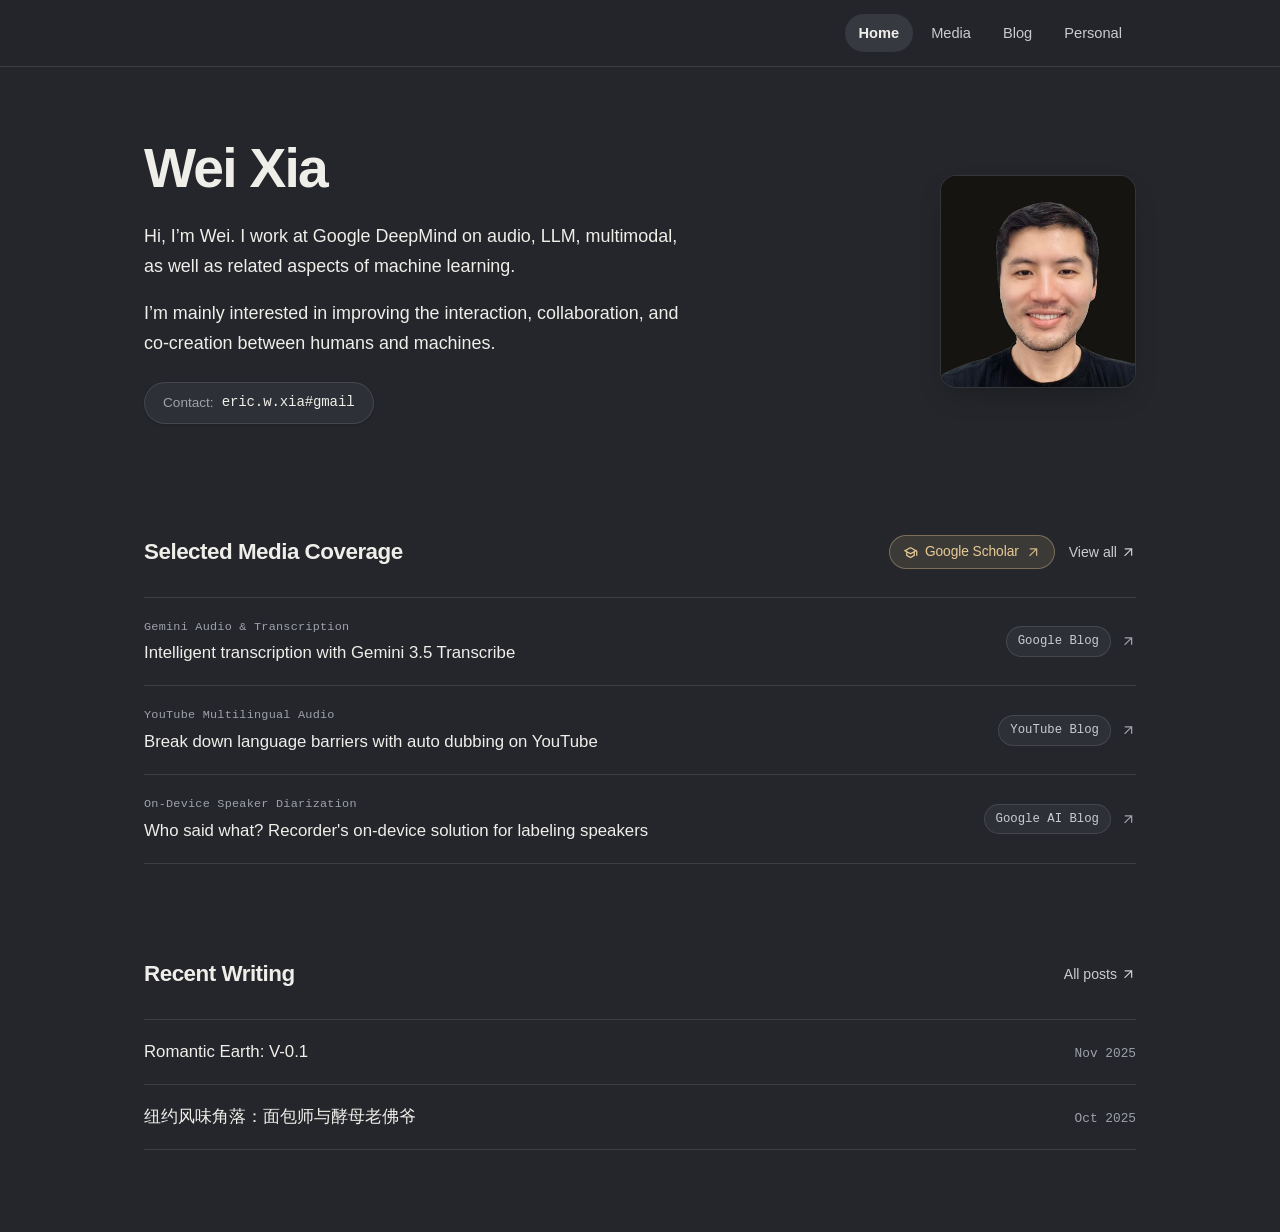
==== commit 2199c5bc: "Optimize Personal painting (681KB->62KB), add gallery thumbnails, and trim render-blocking fonts per" ====
--- a/index.html
+++ b/index.html
@@ -18,7 +18,8 @@
   <meta property="og:type" content="website" />
   <link rel="preconnect" href="https://fonts.googleapis.com" />
   <link rel="preconnect" href="https://fonts.gstatic.com" crossorigin />
-  <link href="https://fonts.googleapis.com/css2?family=Google+Sans+Code:wght@400..600&family=Google+Sans+Flex:opsz,wght,ROND@14..48,400..700,0..100&family=Newsreader:ital,opsz,wght@0,6..72,400..600;1,6..72,400..500&family=Noto+Sans+SC:wght@400;500;600&family=Noto+Serif+SC:wght@400;600&display=swap" rel="stylesheet" />
+  <link href="https://fonts.googleapis.com/css2?family=Google+Sans+Code:wght@400..600&amp;family=Google+Sans+Flex:opsz,wght,ROND@14..48,400..700,0..100&amp;display=swap" rel="stylesheet" />
+  <link href="https://fonts.googleapis.com/css2?family=Noto+Sans+SC:wght@400;500;600&amp;text=%E2%80%9C%E2%80%9D%E3%80%81%E3%80%82%E4%B8%80%E4%B8%8E%E4%B8%AA%E4%BA%8E%E4%BB%96%E4%BB%BB%E4%BC%A0%E4%BC%BA%E4%BD%9B%E4%BD%A0%E5%80%99%E5%85%88%E5%85%B3%E5%88%9B%E5%8A%A1%E5%8C%85%E5%8E%9F%E5%8F%8A%E5%8F%AB%E5%90%8D%E5%90%9B%E5%91%B3%E5%92%96%E5%94%AF%E5%95%A1%E5%9C%A8%E5%A4%8F%E5%A5%BD%E5%A8%83%E5%AD%A6%E5%B0%B1%E5%B8%83%E5%B8%88%E5%B9%B4%E5%BA%97%E5%BD%93%E5%BE%92%E6%83%B3%E6%8A%B9%E6%98%AF%E6%9A%B4%E6%9B%B2%E6%9D%9C%E6%AF%8D%E6%B5%81%E7%83%98%E7%84%99%E7%88%B7%E7%93%A6%E7%94%9F%E7%95%8C%E7%99%BE%E7%9A%84%E7%9D%80%E7%A7%8D%E7%AC%94%E7%BA%A6%E7%BA%BD%E7%BC%B8%E8%80%81%E8%8C%B6%E8%90%BD%E8%A7%92%E8%AE%B0%E8%AF%B4%E9%82%A3%E9%85%B5%E9%87%8C%E9%99%84%E9%9A%8F%E9%9D%A2%E9%A3%8E%EF%BC%88%EF%BC%89%EF%BC%8C%EF%BC%9A&amp;display=swap" rel="stylesheet" />
   <link rel="stylesheet" href="assets/css/styles.css" />
 </head>
 <body>
@@ -63,7 +64,7 @@
 
           <div class="portrait-card">
             <div class="portrait-frame">
-              <img src="assets/images/portrait.jpg" alt="Portrait of Wei Xia" fetchpriority="high" />
+              <img src="assets/images/portrait.jpg" alt="Portrait of Wei Xia" width="386" height="420" fetchpriority="high" decoding="async" />
             </div>
           </div>
         </div>
--- a/assets/css/styles.css
+++ b/assets/css/styles.css
@@ -933,10 +933,14 @@
 
 .personal-layout {
   display: grid;
-  grid-template-columns: 1.22fr 0.92fr;
-  gap: 52px;
+  grid-template-columns: minmax(0, 1fr) auto;
+  gap: 56px;
   align-items: start;
   padding: 28px 0 64px;
+}
+
+.personal-prose {
+  max-width: 60ch;
 }
 
 .personal-prose > p {
@@ -948,7 +952,46 @@
   margin: 0 0 22px;
 }
 
+.personal-social {
+  display: inline-flex;
+  align-items: center;
+  gap: 12px;
+  margin-top: 6px;
+}
+
+.social-link {
+  display: inline-flex;
+  align-items: center;
+  gap: 3px;
+  font-size: 0.86rem;
+  font-weight: 480;
+  color: var(--ink-muted);
+  transition: color 0.16s ease;
+}
+
+.social-link:hover {
+  color: var(--accent);
+}
+
+.social-link .icon-sm {
+  width: 13px;
+  height: 13px;
+  transition: transform 0.16s ease;
+}
+
+.social-link:hover .icon-sm {
+  transform: translate(2px, -2px);
+}
+
+.social-sep {
+  color: var(--border-strong);
+  user-select: none;
+}
+
 .art-card {
+  width: 276px;
+  max-width: 276px;
+  margin-left: auto;
   border: 1px solid var(--border);
   border-radius: var(--radius-md);
   overflow: hidden;
@@ -1715,7 +1758,13 @@
 
   .personal-layout {
     grid-template-columns: 1fr;
-    gap: 36px;
+    gap: 32px;
+  }
+
+  .art-card {
+    margin: 0;
+    width: 240px;
+    max-width: 240px;
   }
 
   .post-grid {
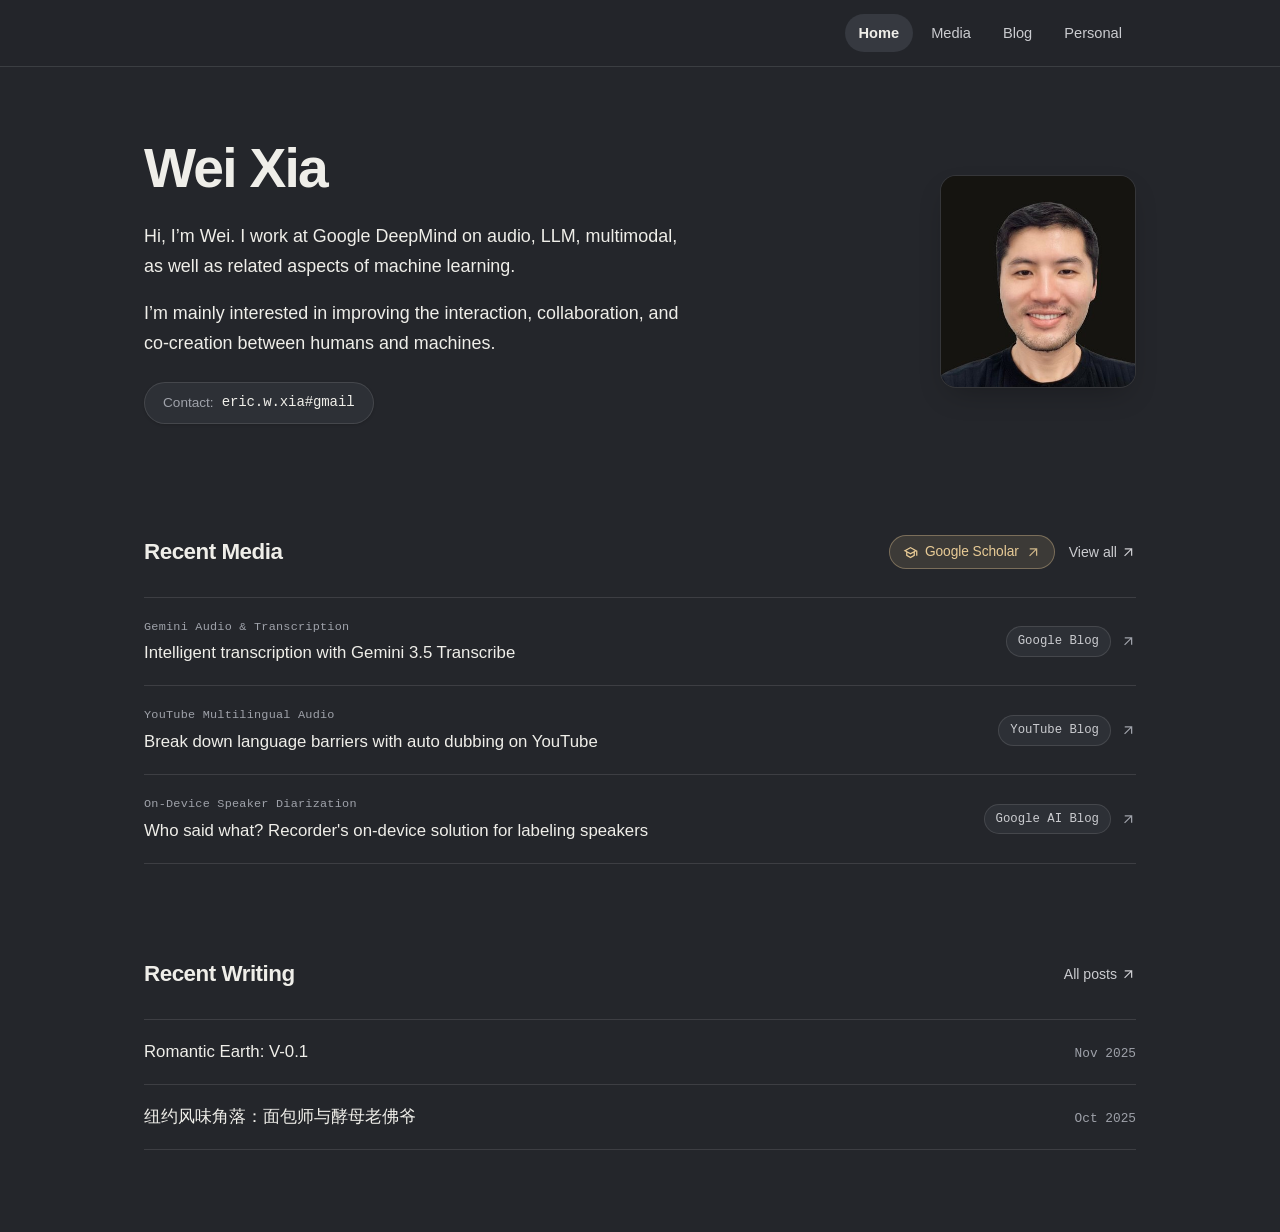
==== commit 5dc8e6d6: "Rename Selected Media Coverage to Recent Media on homepage" ====
--- a/index.html
+++ b/index.html
@@ -75,7 +75,7 @@
       <div class="container">
         <div class="section-header">
           <div>
-            <h2 class="section-title">Selected Media Coverage</h2>
+            <h2 class="section-title">Recent Media</h2>
           </div>
           <div class="section-links">
             <a class="scholar-pill" href="https://scholar.google.com/citations?hl=en&amp;user=9ZZAF6EAAAAJ&amp;view_op=list_works&amp;sortby=pubdate" id="home-scholar-link" target="_blank" rel="noopener noreferrer">
--- a/assets/css/styles.css
+++ b/assets/css/styles.css
@@ -1000,6 +1000,7 @@
 
 .art-card img {
   width: 100%;
+  height: auto;
   aspect-ratio: 16 / 11;
   object-fit: cover;
 }
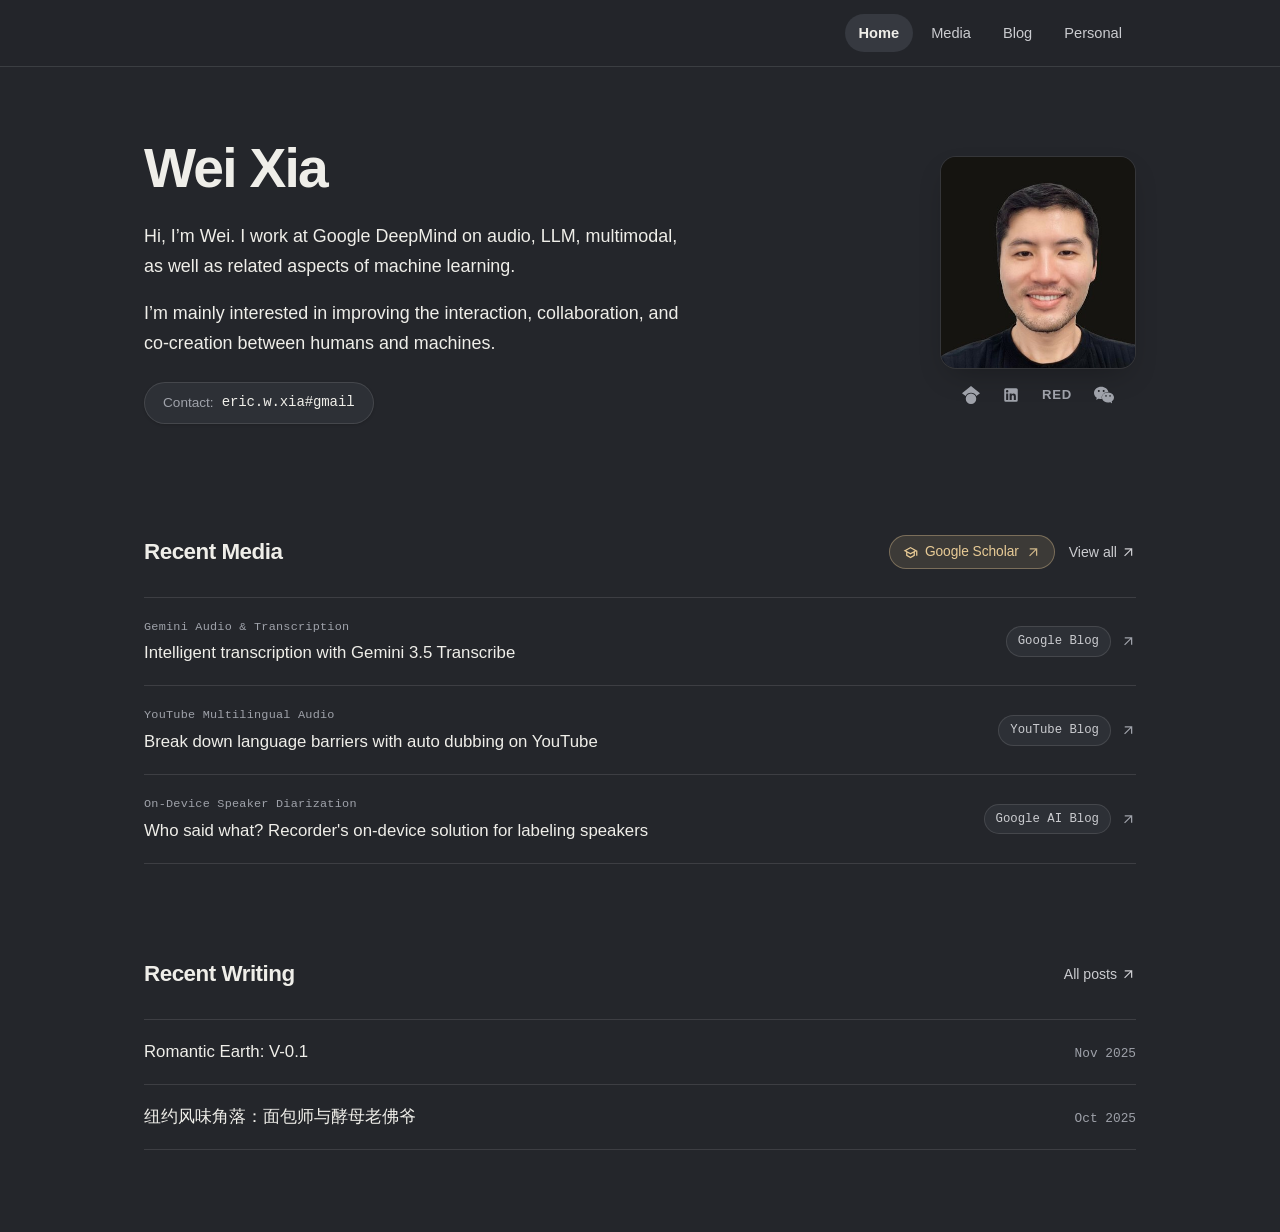
==== commit 140343d8: "Add Google Scholar, LinkedIn, RED, and WeChat icons under homepage portrait" ====
--- a/index.html
+++ b/index.html
@@ -62,9 +62,23 @@
             </div>
           </div>
 
-          <div class="portrait-card">
-            <div class="portrait-frame">
-              <img src="assets/images/portrait.jpg" alt="Portrait of Wei Xia" width="386" height="420" fetchpriority="high" decoding="async" />
+          <div class="hero-aside">
+            <div class="portrait-card">
+              <div class="portrait-frame">
+                <img src="assets/images/portrait.jpg" alt="Portrait of Wei Xia" width="386" height="420" fetchpriority="high" decoding="async" />
+              </div>
+            </div>
+            <div class="hero-social" aria-label="Profiles and social accounts">
+              <a class="social-icon-link" href="https://scholar.google.com/citations?hl=en&amp;user=9ZZAF6EAAAAJ&amp;view_op=list_works&amp;sortby=pubdate" id="hero-scholar" target="_blank" rel="noopener noreferrer" aria-label="Google Scholar" title="Google Scholar">
+                <svg class="social-logo social-logo-scholar" viewBox="0 0 24 24" aria-hidden="true"><path d="M12 24a7 7 0 1 1 0-14 7 7 0 0 1 0 14zm0-24L0 9.5l4.838 3.94A8 8 0 0 1 12 9a8 8 0 0 1 7.162 4.44L24 9.5z"/></svg>
+              </a>
+              <a class="social-icon-link" href="https://www.linkedin.com/in/ericwxia/" id="hero-linkedin" target="_blank" rel="noopener noreferrer" aria-label="LinkedIn" title="LinkedIn">
+                <svg class="social-logo" viewBox="0 0 24 24" aria-hidden="true"><path d="M19 3a2 2 0 0 1 2 2v14a2 2 0 0 1-2 2H5a2 2 0 0 1-2-2V5a2 2 0 0 1 2-2h14m-.5 15.5v-5.3a3.26 3.26 0 0 0-3.26-3.26c-.85 0-1.84.52-2.28 1.3v-1.11h-2.79v8.37h2.79v-4.93c0-.77.62-1.4 1.39-1.4a1.4 1.4 0 0 1 1.4 1.4v4.93h2.75M6.88 8.56a1.68 1.68 0 0 0 1.68-1.68c0-.93-.75-1.69-1.68-1.69a1.69 1.69 0 0 0-1.69 1.69c0 .93.76 1.68 1.69 1.68m1.39 9.94v-8.37H5.5v8.37h2.77z"/></svg>
+              </a>
+              <a class="social-link social-wordmark" href="https://www.xiaohongshu.com/user/profile/6066b8f9000000000100af13" id="hero-rednote" target="_blank" rel="noopener noreferrer" aria-label="RED (Xiaohongshu)" title="RED">RED</a>
+              <button class="social-icon-link" type="button" id="wechat-qr-btn" data-qr-src="assets/images/wechat-qr.jpg" aria-label="WeChat QR code" title="WeChat" aria-haspopup="dialog" aria-controls="qr-modal">
+                <svg class="social-logo social-logo-wechat" viewBox="0 0 24 24" aria-hidden="true"><path d="M8.691 2.188C3.891 2.188 0 5.476 0 9.53c0 2.212 1.17 4.203 3.002 5.55a.59.59 0 0 1 .213.665l-.39 1.48c-.019.07-.048.141-.048.213 0 .163.13.295.29.295a.326.326 0 0 0 .167-.054l1.903-1.114a.864.864 0 0 1 .717-.098 10.16 10.16 0 0 0 2.837.403c.276 0 .543-.027.811-.05-.857-2.578.157-4.972 1.932-6.446 1.703-1.415 3.882-1.98 5.853-1.838-.576-3.583-4.196-6.348-8.596-6.348zM5.785 5.991c.642 0 1.162.529 1.162 1.18a1.17 1.17 0 0 1-1.162 1.178A1.17 1.17 0 0 1 4.623 7.17c0-.651.52-1.18 1.162-1.18zm5.813 0c.642 0 1.162.529 1.162 1.18a1.17 1.17 0 0 1-1.162 1.178 1.17 1.17 0 0 1-1.162-1.178c0-.651.52-1.18 1.162-1.18zm5.34 2.867c-1.797-.052-3.746.512-5.28 1.786-1.72 1.428-2.687 3.72-1.78 6.22.942 2.453 3.666 4.229 6.884 4.229.826 0 1.622-.12 2.361-.336a.722.722 0 0 1 .598.082l1.584.926a.272.272 0 0 0 .14.047c.134 0 .24-.111.24-.247 0-.06-.023-.12-.038-.177l-.327-1.233a.582.582 0 0 1-.023-.156.49.49 0 0 1 .201-.398C23.024 18.48 24 16.82 24 14.98c0-3.21-2.931-5.837-6.656-6.088V8.89c-.135-.01-.27-.027-.407-.03zm-2.53 3.274c.535 0 .969.44.969.982a.976.976 0 0 1-.969.983.976.976 0 0 1-.969-.983c0-.542.434-.982.97-.982zm4.844 0c.535 0 .969.44.969.982a.976.976 0 0 1-.969.983.976.976 0 0 1-.969-.983c0-.542.434-.982.969-.982z"/></svg>
+              </button>
             </div>
           </div>
         </div>
@@ -160,6 +174,20 @@
 
   </main>
 
+  <div id="qr-modal" class="qr-modal" role="dialog" aria-modal="true" aria-labelledby="qr-modal-title" hidden>
+    <div class="qr-modal-card">
+      <div class="qr-modal-head">
+        <span id="qr-modal-title" class="qr-modal-title">WeChat</span>
+        <button id="qr-modal-close" class="qr-modal-close" type="button" aria-label="Close WeChat QR code">
+          <svg class="icon icon-sm" viewBox="0 0 24 24" aria-hidden="true"><path d="M6.4 19 5 17.6 10.6 12 5 6.4 6.4 5 12 10.6 17.6 5 19 6.4 13.4 12 19 17.6 17.6 19 12 13.4 6.4 19Z"/></svg>
+        </button>
+      </div>
+      <div class="qr-modal-frame">
+        <img id="qr-modal-img" class="qr-modal-img" src="" alt="WeChat QR code for Wei Xia" width="640" height="859" decoding="async" />
+      </div>
+    </div>
+  </div>
+
   <script src="assets/js/main.js" defer></script>
 </body>
 </html>
--- a/assets/css/styles.css
+++ b/assets/css/styles.css
@@ -438,15 +438,35 @@
 }
 
 /* Compact Portrait Frame */
+.hero-aside {
+  display: flex;
+  flex-direction: column;
+  align-items: center;
+  margin-left: auto;
+}
+
 .portrait-card {
   width: 196px;
   max-width: 196px;
-  margin-left: auto;
   border: 1px solid var(--border);
   border-radius: 16px;
   overflow: hidden;
   box-shadow: var(--shadow-md);
   background: var(--bg-obsidian);
+}
+
+.hero-social {
+  display: flex;
+  align-items: center;
+  justify-content: center;
+  gap: 18px;
+  width: 100%;
+  margin-top: 14px;
+}
+
+.social-logo-scholar {
+  width: 18px;
+  height: 18px;
 }
 
 .portrait-frame {
@@ -955,22 +975,55 @@
 .personal-social {
   display: inline-flex;
   align-items: center;
-  gap: 12px;
-  margin-top: 6px;
+  gap: 14px;
+  margin-top: 8px;
+}
+
+.social-link,
+.social-icon-link {
+  display: inline-flex;
+  align-items: center;
+  justify-content: center;
+  gap: 3px;
+  padding: 2px;
+  border: 0;
+  background: transparent;
+  color: var(--ink-muted);
+  cursor: pointer;
+  transition: color 0.16s ease, transform 0.16s ease;
 }
 
 .social-link {
-  display: inline-flex;
-  align-items: center;
-  gap: 3px;
   font-size: 0.86rem;
   font-weight: 480;
-  color: var(--ink-muted);
-  transition: color 0.16s ease;
-}
-
-.social-link:hover {
+}
+
+.social-wordmark {
+  font-size: 0.82rem;
+  font-weight: 600;
+  letter-spacing: 0.06em;
+  line-height: 1;
+}
+
+.social-link:hover,
+.social-icon-link:hover {
   color: var(--accent);
+}
+
+.social-icon-link:hover {
+  transform: translateY(-1px);
+}
+
+.social-logo {
+  width: 18px;
+  height: 18px;
+  fill: currentColor;
+  display: block;
+}
+
+.social-logo-wechat {
+  width: 20px;
+  height: 20px;
 }
 
 .social-link .icon-sm {
@@ -986,6 +1039,75 @@
 .social-sep {
   color: var(--border-strong);
   user-select: none;
+}
+
+.qr-modal {
+  position: fixed;
+  inset: 0;
+  z-index: 320;
+  background: rgba(12, 12, 12, 0.78);
+  backdrop-filter: blur(8px);
+  display: flex;
+  align-items: center;
+  justify-content: center;
+  padding: 24px;
+}
+
+.qr-modal[hidden] {
+  display: none;
+}
+
+.qr-modal-card {
+  width: min(320px, 90vw);
+  background: var(--surface-elevated, #2d3036);
+  border: 1px solid var(--border);
+  border-radius: var(--radius-lg, 16px);
+  padding: 16px 18px 18px;
+  box-shadow: var(--shadow-lg);
+}
+
+.qr-modal-head {
+  display: flex;
+  align-items: center;
+  justify-content: space-between;
+  margin-bottom: 12px;
+}
+
+.qr-modal-title {
+  font-size: 0.92rem;
+  font-weight: 560;
+  color: var(--ink);
+}
+
+.qr-modal-close {
+  width: 30px;
+  height: 30px;
+  border-radius: 999px;
+  border: 1px solid var(--border);
+  background: transparent;
+  color: var(--ink-muted);
+  display: inline-flex;
+  align-items: center;
+  justify-content: center;
+  cursor: pointer;
+  transition: color 0.16s ease, border-color 0.16s ease;
+}
+
+.qr-modal-close:hover {
+  color: var(--ink);
+  border-color: var(--border-strong);
+}
+
+.qr-modal-frame {
+  background: #ffffff;
+  border-radius: var(--radius-md, 10px);
+  overflow: hidden;
+}
+
+.qr-modal-img {
+  display: block;
+  width: 100%;
+  height: auto;
 }
 
 .art-card {
@@ -1750,11 +1872,22 @@
     gap: 32px;
   }
 
+  .hero-aside {
+    order: -1;
+    margin: 0;
+    align-items: flex-start;
+  }
+
   .portrait-card {
-    order: -1;
     margin: 0;
     width: 148px;
     max-width: 148px;
+  }
+
+  .hero-social {
+    width: 148px;
+    gap: 13px;
+    margin-top: 12px;
   }
 
   .personal-layout {
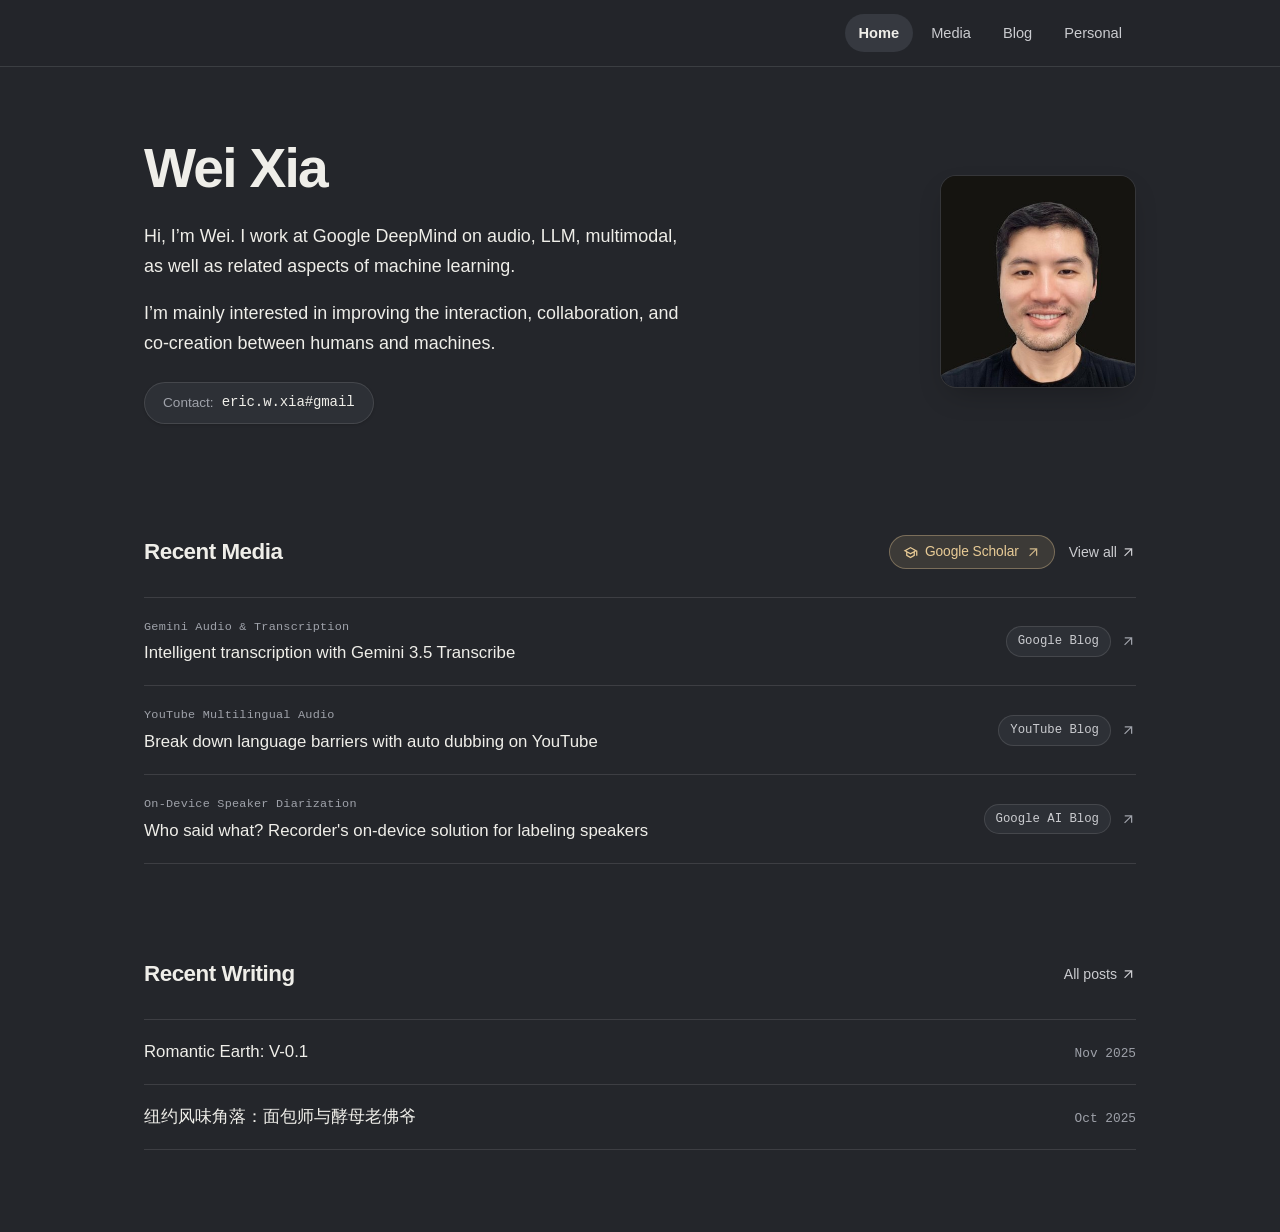
==== commit 713acb09: "Revert "Add Google Scholar, LinkedIn, RED, and WeChat icons under homepage portrait" This reverts co" ====
--- a/index.html
+++ b/index.html
@@ -62,23 +62,9 @@
             </div>
           </div>
 
-          <div class="hero-aside">
-            <div class="portrait-card">
-              <div class="portrait-frame">
-                <img src="assets/images/portrait.jpg" alt="Portrait of Wei Xia" width="386" height="420" fetchpriority="high" decoding="async" />
-              </div>
-            </div>
-            <div class="hero-social" aria-label="Profiles and social accounts">
-              <a class="social-icon-link" href="https://scholar.google.com/citations?hl=en&amp;user=9ZZAF6EAAAAJ&amp;view_op=list_works&amp;sortby=pubdate" id="hero-scholar" target="_blank" rel="noopener noreferrer" aria-label="Google Scholar" title="Google Scholar">
-                <svg class="social-logo social-logo-scholar" viewBox="0 0 24 24" aria-hidden="true"><path d="M12 24a7 7 0 1 1 0-14 7 7 0 0 1 0 14zm0-24L0 9.5l4.838 3.94A8 8 0 0 1 12 9a8 8 0 0 1 7.162 4.44L24 9.5z"/></svg>
-              </a>
-              <a class="social-icon-link" href="https://www.linkedin.com/in/ericwxia/" id="hero-linkedin" target="_blank" rel="noopener noreferrer" aria-label="LinkedIn" title="LinkedIn">
-                <svg class="social-logo" viewBox="0 0 24 24" aria-hidden="true"><path d="M19 3a2 2 0 0 1 2 2v14a2 2 0 0 1-2 2H5a2 2 0 0 1-2-2V5a2 2 0 0 1 2-2h14m-.5 15.5v-5.3a3.26 3.26 0 0 0-3.26-3.26c-.85 0-1.84.52-2.28 1.3v-1.11h-2.79v8.37h2.79v-4.93c0-.77.62-1.4 1.39-1.4a1.4 1.4 0 0 1 1.4 1.4v4.93h2.75M6.88 8.56a1.68 1.68 0 0 0 1.68-1.68c0-.93-.75-1.69-1.68-1.69a1.69 1.69 0 0 0-1.69 1.69c0 .93.76 1.68 1.69 1.68m1.39 9.94v-8.37H5.5v8.37h2.77z"/></svg>
-              </a>
-              <a class="social-link social-wordmark" href="https://www.xiaohongshu.com/user/profile/6066b8f9000000000100af13" id="hero-rednote" target="_blank" rel="noopener noreferrer" aria-label="RED (Xiaohongshu)" title="RED">RED</a>
-              <button class="social-icon-link" type="button" id="wechat-qr-btn" data-qr-src="assets/images/wechat-qr.jpg" aria-label="WeChat QR code" title="WeChat" aria-haspopup="dialog" aria-controls="qr-modal">
-                <svg class="social-logo social-logo-wechat" viewBox="0 0 24 24" aria-hidden="true"><path d="M8.691 2.188C3.891 2.188 0 5.476 0 9.53c0 2.212 1.17 4.203 3.002 5.55a.59.59 0 0 1 .213.665l-.39 1.48c-.019.07-.048.141-.048.213 0 .163.13.295.29.295a.326.326 0 0 0 .167-.054l1.903-1.114a.864.864 0 0 1 .717-.098 10.16 10.16 0 0 0 2.837.403c.276 0 .543-.027.811-.05-.857-2.578.157-4.972 1.932-6.446 1.703-1.415 3.882-1.98 5.853-1.838-.576-3.583-4.196-6.348-8.596-6.348zM5.785 5.991c.642 0 1.162.529 1.162 1.18a1.17 1.17 0 0 1-1.162 1.178A1.17 1.17 0 0 1 4.623 7.17c0-.651.52-1.18 1.162-1.18zm5.813 0c.642 0 1.162.529 1.162 1.18a1.17 1.17 0 0 1-1.162 1.178 1.17 1.17 0 0 1-1.162-1.178c0-.651.52-1.18 1.162-1.18zm5.34 2.867c-1.797-.052-3.746.512-5.28 1.786-1.72 1.428-2.687 3.72-1.78 6.22.942 2.453 3.666 4.229 6.884 4.229.826 0 1.622-.12 2.361-.336a.722.722 0 0 1 .598.082l1.584.926a.272.272 0 0 0 .14.047c.134 0 .24-.111.24-.247 0-.06-.023-.12-.038-.177l-.327-1.233a.582.582 0 0 1-.023-.156.49.49 0 0 1 .201-.398C23.024 18.48 24 16.82 24 14.98c0-3.21-2.931-5.837-6.656-6.088V8.89c-.135-.01-.27-.027-.407-.03zm-2.53 3.274c.535 0 .969.44.969.982a.976.976 0 0 1-.969.983.976.976 0 0 1-.969-.983c0-.542.434-.982.97-.982zm4.844 0c.535 0 .969.44.969.982a.976.976 0 0 1-.969.983.976.976 0 0 1-.969-.983c0-.542.434-.982.969-.982z"/></svg>
-              </button>
+          <div class="portrait-card">
+            <div class="portrait-frame">
+              <img src="assets/images/portrait.jpg" alt="Portrait of Wei Xia" width="386" height="420" fetchpriority="high" decoding="async" />
             </div>
           </div>
         </div>
@@ -174,20 +160,6 @@
 
   </main>
 
-  <div id="qr-modal" class="qr-modal" role="dialog" aria-modal="true" aria-labelledby="qr-modal-title" hidden>
-    <div class="qr-modal-card">
-      <div class="qr-modal-head">
-        <span id="qr-modal-title" class="qr-modal-title">WeChat</span>
-        <button id="qr-modal-close" class="qr-modal-close" type="button" aria-label="Close WeChat QR code">
-          <svg class="icon icon-sm" viewBox="0 0 24 24" aria-hidden="true"><path d="M6.4 19 5 17.6 10.6 12 5 6.4 6.4 5 12 10.6 17.6 5 19 6.4 13.4 12 19 17.6 17.6 19 12 13.4 6.4 19Z"/></svg>
-        </button>
-      </div>
-      <div class="qr-modal-frame">
-        <img id="qr-modal-img" class="qr-modal-img" src="" alt="WeChat QR code for Wei Xia" width="640" height="859" decoding="async" />
-      </div>
-    </div>
-  </div>
-
   <script src="assets/js/main.js" defer></script>
 </body>
 </html>
--- a/assets/css/styles.css
+++ b/assets/css/styles.css
@@ -438,35 +438,15 @@
 }
 
 /* Compact Portrait Frame */
-.hero-aside {
-  display: flex;
-  flex-direction: column;
-  align-items: center;
-  margin-left: auto;
-}
-
 .portrait-card {
   width: 196px;
   max-width: 196px;
+  margin-left: auto;
   border: 1px solid var(--border);
   border-radius: 16px;
   overflow: hidden;
   box-shadow: var(--shadow-md);
   background: var(--bg-obsidian);
-}
-
-.hero-social {
-  display: flex;
-  align-items: center;
-  justify-content: center;
-  gap: 18px;
-  width: 100%;
-  margin-top: 14px;
-}
-
-.social-logo-scholar {
-  width: 18px;
-  height: 18px;
 }
 
 .portrait-frame {
@@ -1872,22 +1852,11 @@
     gap: 32px;
   }
 
-  .hero-aside {
+  .portrait-card {
     order: -1;
-    margin: 0;
-    align-items: flex-start;
-  }
-
-  .portrait-card {
     margin: 0;
     width: 148px;
     max-width: 148px;
-  }
-
-  .hero-social {
-    width: 148px;
-    gap: 13px;
-    margin-top: 12px;
   }
 
   .personal-layout {
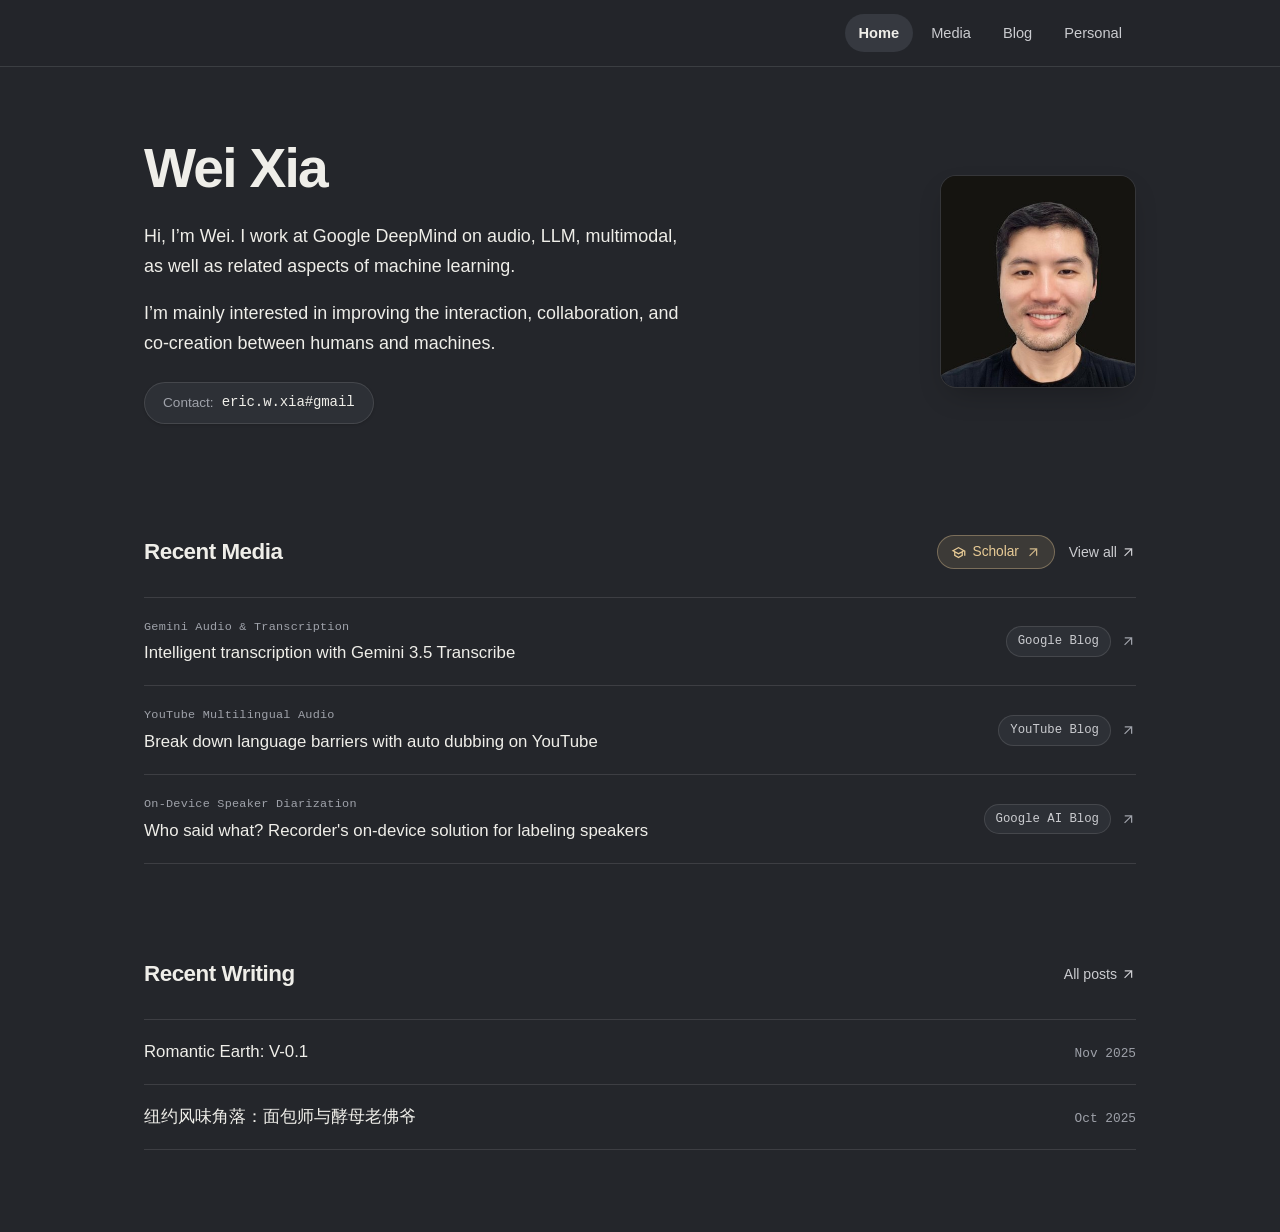
==== commit d5ef288b: "Shorten Google Scholar pill label to Scholar on homepage" ====
--- a/index.html
+++ b/index.html
@@ -80,7 +80,7 @@
           <div class="section-links">
             <a class="scholar-pill" href="https://scholar.google.com/citations?hl=en&amp;user=9ZZAF6EAAAAJ&amp;view_op=list_works&amp;sortby=pubdate" id="home-scholar-link" target="_blank" rel="noopener noreferrer">
               <svg class="icon icon-sm scholar-icon" viewBox="0 0 24 24" aria-hidden="true"><path d="M12,21L5,17.2v-6L1,9L12,3L23,9v8H21V10.1l-2,1.1v6L12,21Zm0-8.3L18.85,9L12,5.3L5.15,9L12,12.7Zm0,6.03l5-2.7V12.25L12,15L7,12.25v3.77l5,2.7Zm0-6.03Zm0,2.25Zm0,0Z"/></svg>
-              <span>Google Scholar</span>
+              <span>Scholar</span>
               <svg class="icon icon-sm scholar-arrow" viewBox="0 0 24 24" aria-hidden="true"><path d="M6.4,18L5,16.6L14.6,7H6V5H18V17H16V8.4L6.4,18Z"/></svg>
             </a>
             <a class="section-more" href="media/" id="home-more-media">
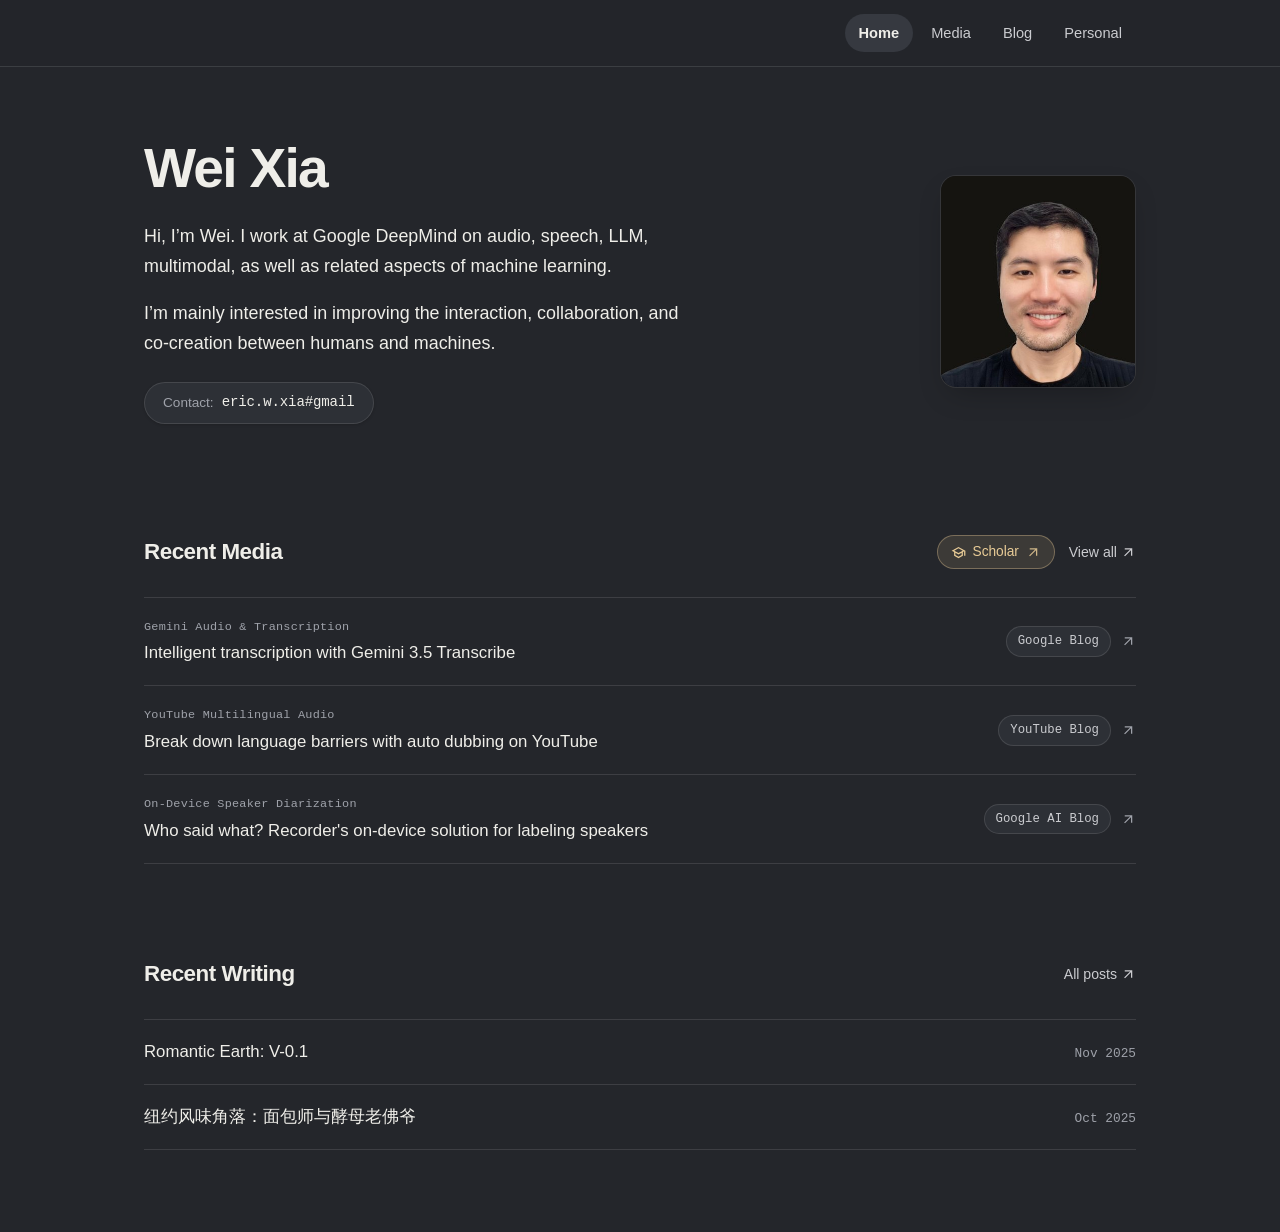
==== commit 54cc0e09: "Add SEO metadata, Person/BlogPosting JSON-LD, robots.txt, and sitemap dates" ====
--- a/index.html
+++ b/index.html
@@ -5,17 +5,77 @@
   <meta name="viewport" content="width=device-width, initial-scale=1" />
   <meta name="theme-color" content="#24262b" />
   <meta http-equiv="Content-Security-Policy" content="default-src 'self'; img-src 'self' data:; media-src 'self'; style-src 'self' https://fonts.googleapis.com; font-src 'self' https://fonts.gstatic.com; script-src 'self'; object-src 'none'; base-uri 'self'; form-action 'none';" />
-  <title>Wei Xia</title>
-  <meta name="description" content="Personal website of Wei Xia — Google DeepMind researcher and engineer working on audio, LLM, and multimodal machine learning." />
+  <title>Wei Xia — Google DeepMind | Audio, Speech &amp; Gemini</title>
+  <meta name="description" content="Personal website of Wei Xia — researcher and engineer at Google DeepMind working on speech, audio understanding, Gemini, LLMs, and multimodal machine learning." />
   <link rel="canonical" href="https://www.ericwxia.xyz/" />
   <link rel="alternate" type="application/rss+xml" title="Wei Xia — Blog" href="https://www.ericwxia.xyz/blog-feed.xml" />
   <link rel="icon" href="favicon.ico" />
-  <meta property="og:title" content="Wei Xia" />
-  <meta property="og:description" content="Personal website of Wei Xia — Google DeepMind researcher and engineer working on audio, LLM, and multimodal machine learning." />
+  <meta property="og:title" content="Wei Xia — Google DeepMind | Audio, Speech &amp; Gemini" />
+  <meta property="og:description" content="Personal website of Wei Xia — researcher and engineer at Google DeepMind working on speech, audio understanding, Gemini, LLMs, and multimodal machine learning." />
   <meta property="og:url" content="https://www.ericwxia.xyz/" />
   <meta property="og:site_name" content="Wei Xia" />
   <meta property="og:image" content="https://www.ericwxia.xyz/assets/images/portrait.jpg" />
-  <meta property="og:type" content="website" />
+  <meta property="og:type" content="profile" />
+  <meta name="twitter:card" content="summary" />
+  <meta name="twitter:title" content="Wei Xia — Google DeepMind | Audio, Speech &amp; Gemini" />
+  <meta name="twitter:description" content="Researcher and engineer at Google DeepMind working on speech, audio understanding, Gemini, LLMs, and multimodal machine learning." />
+  <meta name="twitter:image" content="https://www.ericwxia.xyz/assets/images/portrait.jpg" />
+  <script type="application/ld+json">
+  {
+    "@context": "https://schema.org",
+    "@graph": [
+      {
+        "@type": "WebSite",
+        "@id": "https://www.ericwxia.xyz/#website",
+        "url": "https://www.ericwxia.xyz/",
+        "name": "Wei Xia",
+        "description": "Personal website of Wei Xia — researcher and engineer at Google DeepMind working on speech, audio understanding, Gemini, LLMs, and multimodal machine learning.",
+        "inLanguage": ["en", "zh-Hans"]
+      },
+      {
+        "@type": "ProfilePage",
+        "@id": "https://www.ericwxia.xyz/#profilepage",
+        "url": "https://www.ericwxia.xyz/",
+        "name": "Wei Xia — Google DeepMind | Audio, Speech & Gemini",
+        "isPartOf": { "@id": "https://www.ericwxia.xyz/#website" },
+        "mainEntity": { "@id": "https://www.ericwxia.xyz/#person" }
+      },
+      {
+        "@type": "Person",
+        "@id": "https://www.ericwxia.xyz/#person",
+        "name": "Wei Xia",
+        "alternateName": ["夏纬", "Eric Xia"],
+        "url": "https://www.ericwxia.xyz/",
+        "image": "https://www.ericwxia.xyz/assets/images/portrait.jpg",
+        "jobTitle": "Researcher and Engineer",
+        "worksFor": {
+          "@type": "Organization",
+          "name": "Google DeepMind",
+          "url": "https://deepmind.google/"
+        },
+        "affiliation": {
+          "@type": "Organization",
+          "name": "Google",
+          "url": "https://about.google/"
+        },
+        "knowsAbout": [
+          "Speech Recognition",
+          "Audio Understanding",
+          "Speaker Diarization",
+          "Google Gemini",
+          "Large Language Models",
+          "Multimodal Machine Learning"
+        ],
+        "sameAs": [
+          "https://scholar.google.com/citations?user=9ZZAF6EAAAAJ",
+          "https://www.linkedin.com/in/ericwxia/",
+          "https://github.com/ericwxia",
+          "https://www.xiaohongshu.com/user/profile/6066b8f9000000000100af13"
+        ]
+      }
+    ]
+  }
+  </script>
   <link rel="preconnect" href="https://fonts.googleapis.com" />
   <link rel="preconnect" href="https://fonts.gstatic.com" crossorigin />
   <link href="https://fonts.googleapis.com/css2?family=Google+Sans+Code:wght@400..600&amp;family=Google+Sans+Flex:opsz,wght,ROND@14..48,400..700,0..100&amp;display=swap" rel="stylesheet" />
@@ -48,7 +108,7 @@
           <div>
             <h1 class="hero-title">Wei Xia</h1>
             <p class="hero-lead">
-              Hi, I&rsquo;m Wei. I work at Google DeepMind on audio, LLM, multimodal,
+              Hi, I&rsquo;m Wei. I work at Google DeepMind on audio, speech, LLM, multimodal,
               as well as related aspects of machine learning.
             </p>
             <p class="hero-sub">
@@ -64,7 +124,7 @@
 
           <div class="portrait-card">
             <div class="portrait-frame">
-              <img src="assets/images/portrait.jpg" alt="Portrait of Wei Xia" width="386" height="420" fetchpriority="high" decoding="async" />
+              <img src="assets/images/portrait.jpg" alt="Wei Xia — Google DeepMind" width="386" height="420" fetchpriority="high" decoding="async" />
             </div>
           </div>
         </div>
@@ -78,7 +138,7 @@
             <h2 class="section-title">Recent Media</h2>
           </div>
           <div class="section-links">
-            <a class="scholar-pill" href="https://scholar.google.com/citations?hl=en&amp;user=9ZZAF6EAAAAJ&amp;view_op=list_works&amp;sortby=pubdate" id="home-scholar-link" target="_blank" rel="noopener noreferrer">
+            <a class="scholar-pill" href="https://scholar.google.com/citations?hl=en&amp;user=9ZZAF6EAAAAJ&amp;view_op=list_works&amp;sortby=pubdate" id="home-scholar-link" target="_blank" rel="me noopener noreferrer">
               <svg class="icon icon-sm scholar-icon" viewBox="0 0 24 24" aria-hidden="true"><path d="M12,21L5,17.2v-6L1,9L12,3L23,9v8H21V10.1l-2,1.1v6L12,21Zm0-8.3L18.85,9L12,5.3L5.15,9L12,12.7Zm0,6.03l5-2.7V12.25L12,15L7,12.25v3.77l5,2.7Zm0-6.03Zm0,2.25Zm0,0Z"/></svg>
               <span>Scholar</span>
               <svg class="icon icon-sm scholar-arrow" viewBox="0 0 24 24" aria-hidden="true"><path d="M6.4,18L5,16.6L14.6,7H6V5H18V17H16V8.4L6.4,18Z"/></svg>
--- a/assets/css/styles.css
+++ b/assets/css/styles.css
@@ -1174,10 +1174,17 @@
   color: var(--ink);
 }
 
+.toc-link-sub {
+  padding-left: 24px;
+  font-size: 0.765rem;
+  opacity: 0.86;
+}
+
 .toc-link.is-active {
   color: var(--accent);
   border-left-color: var(--accent);
   font-weight: 560;
+  opacity: 1;
 }
 
 .back-link {
@@ -1213,14 +1220,22 @@
   letter-spacing: -0.01em;
 }
 
+.title-clause {
+  display: inline-block;
+}
+
 .article-byline {
   display: flex;
   flex-wrap: wrap;
   align-items: center;
-  gap: 10px;
+  gap: 6px 10px;
   font-family: var(--font-mono);
   font-size: 0.8rem;
   color: var(--ink-muted);
+}
+
+.byline-updated {
+  white-space: nowrap;
 }
 
 .hashtag-row {
@@ -1254,15 +1269,192 @@
 }
 
 .disclaimer-box {
-  padding: 15px 20px;
-  margin: 24px 0 28px;
-  background: var(--bg-subtle);
-  border-left: 3px solid var(--border-strong);
+  padding: 12px 18px;
+  margin: 20px 0 26px;
+  background: rgba(239, 238, 233, 0.032);
+  border: 1px solid var(--border);
+  border-left: 2px solid var(--ink-muted);
   border-radius: 0 var(--radius-sm) var(--radius-sm) 0;
-  font-size: 0.91rem;
-  line-height: 1.6;
+  font-size: 0.855rem;
+  line-height: 1.58;
+  color: var(--ink-muted);
+  font-style: italic;
+}
+
+/* Editorial Abstract Card */
+.abstract-card {
+  position: relative;
+  margin: 28px 0 38px;
+  padding: 24px 28px 26px;
+  background: linear-gradient(180deg, rgba(232, 203, 150, 0.055) 0%, rgba(45, 48, 54, 0.92) 100%);
+  border: 1px solid rgba(232, 203, 150, 0.22);
+  border-left: 3px solid var(--accent);
+  border-radius: 0 var(--radius-md) var(--radius-md) 0;
+  box-shadow: var(--shadow-sm);
+  scroll-margin-top: 90px;
+}
+
+.abstract-label {
+  font-family: var(--font-mono);
+  font-size: 0.72rem;
+  font-weight: 600;
+  letter-spacing: 0.13em;
+  text-transform: uppercase;
+  color: var(--accent);
+  margin: 0 0 12px;
+}
+
+.abstract-card p {
+  margin: 0 !important;
+  font-family: var(--font-serif);
+  font-size: 1.06rem;
+  line-height: 1.84;
+  color: var(--ink);
+  text-align: justify;
+  text-justify: inter-word;
+}
+
+/* Authorial Semantic Color Highlights (matching original Wix essay) */
+.hl-gold {
+  color: #ffc23d !important;
+  font-weight: 650;
+}
+
+.hl-amber {
+  color: #ffe2a5 !important;
+  font-weight: 650;
+}
+
+.path-ga {
+  color: #f08a8a;
+  font-style: italic;
+}
+
+.path-md {
+  color: #eab062;
+  font-style: italic;
+}
+
+.cite-link,
+.xref-link {
+  color: var(--accent);
+  border-bottom: 1px dotted rgba(232, 203, 150, 0.42);
+  transition: color 0.15s ease, border-color 0.15s ease;
+}
+
+.cite-link {
+  font-family: var(--font-mono);
+  font-size: 0.82em;
+  border-bottom: none;
+  padding: 0 1px;
+}
+
+.cite-link:hover,
+.xref-link:hover {
+  color: var(--accent-hover);
+  border-bottom-color: var(--accent-hover);
+}
+
+/* Highlighted Prediction Cards (Section 3.1: Embodiment & Alignment) */
+.prediction-list {
+  list-style: none;
+  padding: 0 !important;
+  margin: 16px 0 24px !important;
+  display: grid;
+  gap: 14px;
+}
+
+.prediction-item {
+  margin: 0 !important;
+  padding: 16px 20px;
+  background: linear-gradient(90deg, rgba(255, 226, 165, 0.065) 0%, var(--bg-elevated) 55%);
+  border: 1px solid rgba(255, 226, 165, 0.22);
+  border-left: 3px solid #ffe2a5;
+  border-radius: 0 var(--radius-sm) var(--radius-sm) 0;
+  font-size: 1.04rem;
+  line-height: 1.78;
+  color: var(--ink);
+  text-wrap: pretty;
+}
+
+/* Aligned Equation Variable Glossary (Section 3.3) */
+.var-glossary {
+  margin: 14px 0 24px;
+  padding: 18px 22px;
+  background: rgba(45, 48, 54, 0.58);
+  border: 1px solid var(--border);
+  border-radius: var(--radius-md);
+  display: grid;
+  grid-template-columns: 62px minmax(0, 1fr);
+  gap: 14px 16px;
+  align-items: baseline;
+}
+
+.var-glossary dt {
+  font-family: var(--font-serif);
+  font-size: 1.08rem;
+  font-weight: 600;
+  color: var(--accent);
+  text-align: right;
+  white-space: nowrap;
+}
+
+.var-glossary dd {
+  margin: 0;
+  font-size: 1.02rem;
+  line-height: 1.72;
   color: var(--ink-secondary);
+  text-wrap: pretty;
+}
+
+.var-glossary .math-fn {
   font-style: italic;
+}
+
+.var-glossary .math-arg {
+  font-style: normal;
+  font-weight: 450;
+  color: var(--ink-muted);
+}
+
+/* Numbered Multi-Stage Strategy Roadmap (Section 4) */
+.strategy-list {
+  list-style: none;
+  padding: 0 !important;
+  margin: 18px 0 28px !important;
+  counter-reset: strategy-step;
+  display: grid;
+  gap: 12px;
+}
+
+.strategy-list li {
+  counter-increment: strategy-step;
+  display: grid;
+  grid-template-columns: 34px minmax(0, 1fr);
+  gap: 14px;
+  align-items: baseline;
+  margin: 0 !important;
+  padding: 14px 18px;
+  background: var(--bg-elevated);
+  border: 1px solid var(--border);
+  border-radius: var(--radius-sm);
+  font-size: 1.04rem;
+  line-height: 1.76;
+  text-wrap: pretty;
+}
+
+.strategy-list li::before {
+  content: "0" counter(strategy-step);
+  font-family: var(--font-mono);
+  font-size: 0.76rem;
+  font-weight: 600;
+  color: var(--accent);
+  background: var(--accent-soft);
+  border: 1px solid var(--accent-border);
+  border-radius: 999px;
+  padding: 2px 0;
+  text-align: center;
+  line-height: 1.5;
 }
 
 /* Video Figure */
@@ -1279,9 +1471,28 @@
   width: 100%;
   aspect-ratio: 16 / 9;
   background: #000000;
+  display: block;
+}
+
+.video-card-4x3 {
+  scroll-margin-top: 90px;
+}
+
+.video-card-4x3 video {
+  aspect-ratio: 4 / 3;
+  object-fit: cover;
+}
+
+.video-caption-meta {
+  color: var(--ink-muted);
+  opacity: 0.85;
 }
 
 .video-caption {
+  display: flex;
+  align-items: center;
+  justify-content: space-between;
+  gap: 12px;
   padding: 11px 18px;
   font-family: var(--font-mono);
   font-size: 0.78rem;
@@ -1433,12 +1644,31 @@
 }
 
 .prose.prose-zh {
-  font-size: 1.08rem;
-  line-height: 1.95;
+  font-size: 1.075rem;
+  line-height: 1.96;
+  letter-spacing: 0.015em;
+}
+
+.prose.prose-zh p {
+  text-align: justify;
+  text-justify: inter-ideograph;
+  margin: 0 0 1.3em;
+}
+
+.story-break {
+  text-align: center !important;
+  margin: 1.8em 0 !important;
+  font-family: var(--font-sans);
+  font-size: 0.9rem;
+  letter-spacing: 0.5em;
+  color: var(--ink-muted);
+  opacity: 0.6;
+  user-select: none;
 }
 
 .prose p {
   margin: 0 0 1.35em;
+  text-wrap: pretty;
 }
 
 .prose h2 {
@@ -1447,18 +1677,29 @@
   line-height: 1.3;
   letter-spacing: -0.02em;
   font-weight: 630;
-  margin: 2.3em 0 0.75em;
+  margin: 2.45em 0 0.8em;
+  padding-top: 1.25em;
+  border-top: 1px solid var(--border);
   scroll-margin-top: 90px;
 }
 
 .prose h3 {
   font-family: var(--font-sans);
-  font-size: 1.14rem;
+  font-size: 1.15rem;
   line-height: 1.38;
   letter-spacing: -0.012em;
-  font-weight: 610;
-  margin: 1.8em 0 0.6em;
+  font-weight: 620;
+  margin: 2.05em 0 0.65em;
   scroll-margin-top: 90px;
+}
+
+.sec-num {
+  font-family: var(--font-mono);
+  font-size: 0.84em;
+  font-weight: 500;
+  color: var(--accent);
+  margin-right: 0.3em;
+  opacity: 0.92;
 }
 
 .prose ul,
@@ -1477,12 +1718,24 @@
 }
 
 .prose-divider {
-  text-align: center;
-  margin: 2.4em 0;
+  display: flex;
+  align-items: center;
+  justify-content: center;
+  gap: 16px;
+  margin: 2.5em 0 2.2em !important;
   font-family: var(--font-sans);
-  font-size: 0.92rem;
-  color: var(--ink-muted);
-  letter-spacing: 0.2em;
+  font-size: 0.88rem;
+  color: var(--ink-muted);
+  letter-spacing: 0.25em;
+  text-align: center !important;
+}
+
+.prose-divider::before,
+.prose-divider::after {
+  content: "";
+  width: 44px;
+  height: 1px;
+  background: var(--border-strong);
 }
 
 /* Publication SVG Figures (Theme-adaptive!) */
@@ -1513,30 +1766,45 @@
 
 /* Equation Block */
 .equation-box {
-  margin: 1.8em 0;
-  padding: 22px 24px;
-  background: var(--bg-elevated);
-  border: 1px solid var(--border);
+  margin: 1.8em 0 1.3em;
+  padding: 24px 28px;
+  background: linear-gradient(180deg, rgba(232, 203, 150, 0.045) 0%, var(--bg-elevated) 100%);
+  border: 1px solid var(--border);
+  border-top: 2px solid var(--accent-border);
   border-radius: var(--radius-md);
   display: flex;
   align-items: center;
   justify-content: space-between;
   gap: 16px;
   overflow-x: auto;
+  scroll-margin-top: 90px;
 }
 
 .equation-math {
   font-family: var(--font-serif);
-  font-size: 1.38rem;
+  font-size: 1.44rem;
   font-style: italic;
   margin: 0 auto;
   white-space: nowrap;
   color: var(--ink);
+  letter-spacing: 0.01em;
 }
 
 .equation-math .op {
   font-style: normal;
   padding: 0 4px;
+  color: var(--ink-secondary);
+}
+
+.equation-math .arg {
+  font-style: normal;
+  color: var(--ink-secondary);
+}
+
+.equation-math sup {
+  font-size: 0.68em;
+  margin-left: 2px;
+  color: var(--accent);
 }
 
 .equation-num {
@@ -1552,10 +1820,11 @@
   border: 1px solid var(--border);
   border-radius: var(--radius-md);
   background: var(--bg-elevated);
+  scroll-margin-top: 90px;
 }
 
 .table-caption {
-  padding: 12px 18px;
+  padding: 13px 18px;
   font-family: var(--font-sans);
   font-size: 0.86rem;
   font-weight: 600;
@@ -1578,14 +1847,28 @@
   border-bottom: 1px solid var(--border);
 }
 
+.epoch-table tbody tr:nth-child(even) {
+  background: rgba(239, 238, 233, 0.022);
+}
+
+.epoch-table tbody tr:hover {
+  background: rgba(232, 203, 150, 0.045);
+}
+
 .epoch-table tr:last-child td {
   border-bottom: none;
 }
 
 .epoch-table th {
-  font-weight: 600;
+  font-weight: 620;
   color: var(--ink);
   background: var(--bg-elevated);
+  border-bottom: 1px solid var(--border-strong);
+}
+
+.epoch-table th:nth-child(3) {
+  color: var(--accent);
+  background: rgba(232, 203, 150, 0.055);
 }
 
 .epoch-table td:first-child {
@@ -1601,19 +1884,86 @@
 .epoch-table td:nth-child(3) {
   color: var(--accent);
   font-weight: 520;
+  background: rgba(232, 203, 150, 0.032);
 }
 
 .references-list {
   font-family: var(--font-sans);
-  font-size: 0.88rem;
-  line-height: 1.62;
+  font-size: 0.89rem;
+  line-height: 1.65;
   color: var(--ink-secondary);
   list-style: none;
   padding-left: 0 !important;
+  display: grid;
+  gap: 8px;
 }
 
 .references-list li {
-  margin-bottom: 10px;
+  display: grid;
+  grid-template-columns: 34px minmax(0, 1fr);
+  gap: 8px;
+  margin: 0 !important;
+  padding: 6px 10px;
+  border-radius: var(--radius-sm);
+  scroll-margin-top: 90px;
+  transition: background-color 0.25s ease;
+}
+
+.references-list li:target {
+  background: var(--accent-soft);
+}
+
+.ref-num {
+  font-family: var(--font-mono);
+  font-size: 0.82rem;
+  color: var(--accent);
+  font-weight: 560;
+}
+
+/* Companion Chapter Sections (NYC Post) */
+.chapter-section {
+  margin: 42px 0 44px;
+  padding-top: 28px;
+  border-top: 1px solid var(--border);
+  scroll-margin-top: 90px;
+}
+
+.chapter-section-plain {
+  border-top: none;
+  padding-top: 4px;
+  margin-top: 36px;
+}
+
+.chapter-head {
+  display: flex;
+  align-items: baseline;
+  justify-content: space-between;
+  flex-wrap: wrap;
+  gap: 8px 16px;
+  margin-bottom: 18px;
+}
+
+.chapter-title {
+  font-family: var(--font-sans);
+  font-size: 1.18rem;
+  font-weight: 630;
+  letter-spacing: -0.01em;
+  margin: 0;
+  color: var(--ink);
+}
+
+.chapter-meta {
+  font-family: var(--font-mono);
+  font-size: 0.76rem;
+  color: var(--ink-muted);
+}
+
+.chapter-section .gallery-editorial {
+  margin: 0 0 18px;
+}
+
+.chapter-section .video-card {
+  margin: 0;
 }
 
 /* Editorial Magazine Gallery Grid (NYC Post) */
@@ -1684,8 +2034,8 @@
   background: var(--bg-elevated);
   border: 1px solid var(--border);
   border-radius: var(--radius-md);
-  padding: 22px 24px;
-  margin: 18px 0 38px;
+  padding: 18px;
+  margin: 16px 0 0;
   font-family: var(--font-sans);
 }
 
@@ -1702,21 +2052,27 @@
   margin: 0;
   display: grid;
   grid-template-columns: repeat(2, minmax(0, 1fr));
-  gap: 12px 24px;
+  gap: 10px;
 }
 
 .spot-list li {
-  font-size: 0.9rem;
-  line-height: 1.55;
+  font-size: 0.885rem;
+  line-height: 1.66;
   color: var(--ink-secondary);
   margin: 0;
+  padding: 12px 14px;
+  background: rgba(36, 38, 43, 0.48);
+  border: 1px solid var(--border);
+  border-radius: var(--radius-sm);
+  text-wrap: pretty;
 }
 
 .spot-list strong {
-  color: var(--ink);
+  color: var(--accent);
   font-weight: 600;
+  font-size: 0.92rem;
   display: block;
-  margin-bottom: 2px;
+  margin-bottom: 4px;
 }
 
 .lyrics-card {
@@ -1930,10 +2286,101 @@
   }
 
   .audio-player-card {
-    flex-wrap: wrap;
+    display: grid;
+    grid-template-columns: 48px 40px minmax(0, 1fr);
+    align-items: center;
+    gap: 12px 12px;
+    padding: 14px 15px;
+  }
+
+  .audio-cover {
+    width: 48px;
+    height: 48px;
+  }
+
+  .audio-play-btn {
+    width: 40px;
+    height: 40px;
+  }
+
+  .audio-body {
+    display: contents;
+  }
+
+  .audio-top {
+    display: contents;
+  }
+
+  .audio-title-wrap {
+    grid-column: 3;
+    grid-row: 1;
+    flex-direction: column;
+    align-items: flex-start;
+    gap: 2px;
+  }
+
+  .audio-scrub {
+    grid-column: 1 / -1;
+    grid-row: 2;
+    padding: 4px 0 2px;
+  }
+
+  .audio-meta-right {
+    grid-column: 1 / -1;
+    grid-row: 3;
+    width: 100%;
+    justify-content: space-between;
+  }
+
+  .spot-guide {
+    padding: 12px;
+  }
+
+  .chapter-section {
+    margin: 34px 0 36px;
+    padding-top: 22px;
+  }
+
+  .chapter-section-plain {
+    padding-top: 4px;
+    margin-top: 28px;
+  }
+
+  .byline-sep-updated {
+    display: none;
   }
 
   .search-field {
     width: 100%;
   }
-}
+
+  .abstract-card {
+    padding: 18px 18px 20px;
+  }
+
+  .abstract-card p {
+    text-align: left;
+    hyphens: none;
+  }
+
+  .var-glossary {
+    grid-template-columns: 1fr;
+    gap: 4px;
+    padding: 16px 18px;
+  }
+
+  .var-glossary dt {
+    text-align: left;
+    margin-top: 8px;
+  }
+
+  .var-glossary dt:first-child {
+    margin-top: 0;
+  }
+
+  .strategy-list li {
+    grid-template-columns: 28px minmax(0, 1fr);
+    gap: 10px;
+    padding: 12px 14px;
+  }
+}
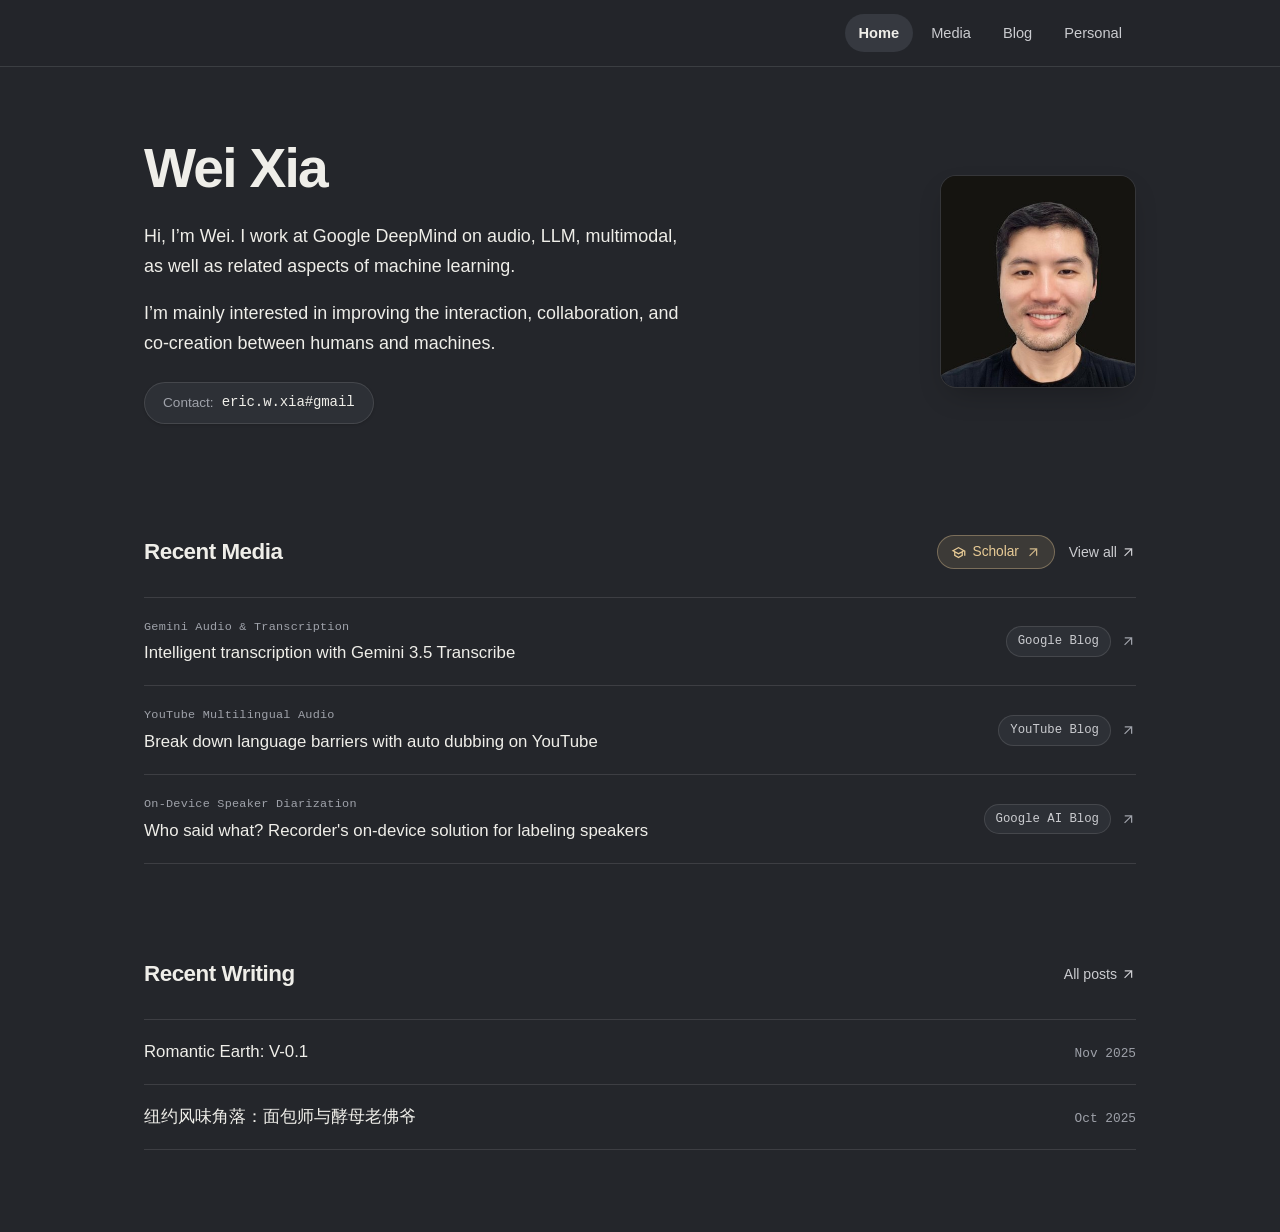
==== commit 8509ac85: "Keep homepage visible intro copy unchanged" ====
--- a/index.html
+++ b/index.html
@@ -108,7 +108,7 @@
           <div>
             <h1 class="hero-title">Wei Xia</h1>
             <p class="hero-lead">
-              Hi, I&rsquo;m Wei. I work at Google DeepMind on audio, speech, LLM, multimodal,
+              Hi, I&rsquo;m Wei. I work at Google DeepMind on audio, LLM, multimodal,
               as well as related aspects of machine learning.
             </p>
             <p class="hero-sub">
